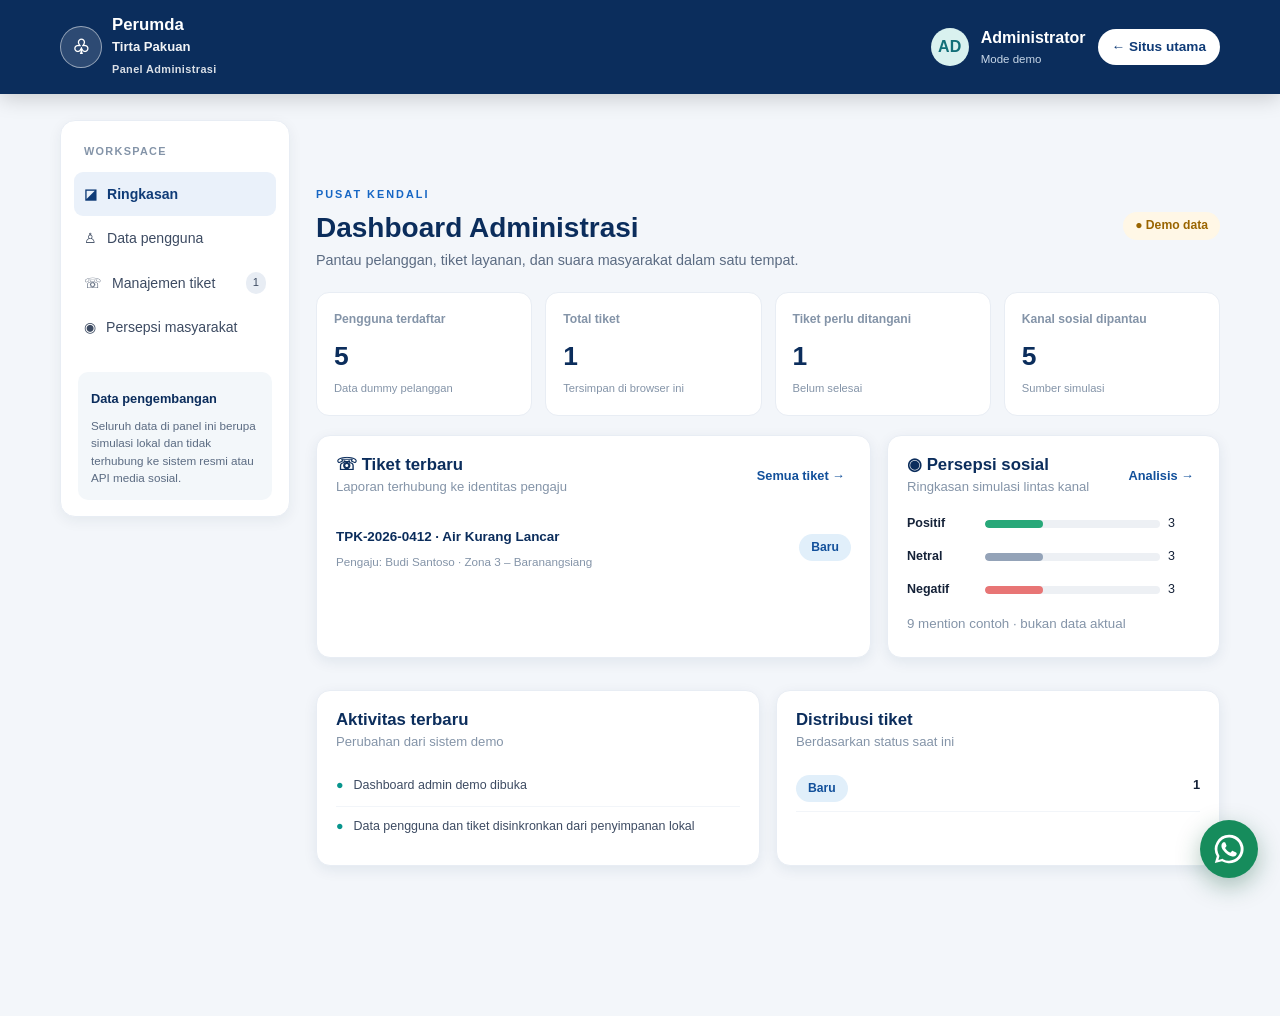
==== admin/index.html @ 6f1a791a "updateee" ====
<!DOCTYPE html>
<html lang="id">
<head>
  <meta charset="UTF-8">
  <meta name="viewport" content="width=device-width, initial-scale=1">
  <title>Admin — Perumda Tirta Pakuan</title>
  <link rel="stylesheet" href="../css/style.css">
  <link rel="stylesheet" href="admin.css">
</head>
<body class="admin-page">
  <header class="dash-top"><div class="container dash-top-inner">
    <a class="brand" href="../index.html"><span class="brand-logo">♧</span><span>Perumda <b>Tirta Pakuan</b><small>Panel Administrasi</small></span></a>
    <div class="admin-head-actions"><span class="admin-identity"><span class="avatar">AD</span><span><b>Administrator</b><small>Mode demo</small></span></span><a class="btn white small" href="../index.html">← Situs utama</a></div>
  </div></header>
  <div class="container admin-layout">
    <aside class="admin-sidebar">
      <div class="admin-side-label">WORKSPACE</div>
      <button class="admin-nav active" data-view="overview">◪ <span>Ringkasan</span></button>
      <button class="admin-nav" data-view="users">♙ <span>Data pengguna</span></button>
      <button class="admin-nav" data-view="tickets">☏ <span>Manajemen tiket</span><i id="nav-open-tickets">0</i></button>
      <button class="admin-nav" data-view="perception">◉ <span>Persepsi masyarakat</span></button>
      <div class="admin-side-note"><b>Data pengembangan</b><p>Seluruh data di panel ini berupa simulasi lokal dan tidak terhubung ke sistem resmi atau API media sosial.</p></div>
    </aside>
    <main class="admin-main">
      <section class="admin-view active" id="view-overview">
        <div class="admin-title-row"><div><span class="eyebrow">PUSAT KENDALI</span><h1>Dashboard Administrasi</h1><p>Pantau pelanggan, tiket layanan, dan suara masyarakat dalam satu tempat.</p></div><span class="chip amber">● Demo data</span></div>
        <div class="admin-stats" id="admin-stats"></div>
        <div class="admin-grid">
          <article class="card"><div class="card-header"><div><h3>☏ Tiket terbaru</h3><div class="sub">Laporan terhubung ke identitas pengaju</div></div><button class="text-action" data-open="tickets">Semua tiket →</button></div><div id="overview-tickets"></div></article>
          <article class="card"><div class="card-header"><div><h3>◉ Persepsi sosial</h3><div class="sub">Ringkasan simulasi lintas kanal</div></div><button class="text-action" data-open="perception">Analisis →</button></div><div id="overview-sentiment"></div></article>
        </div>
        <div class="admin-grid admin-grid-bottom">
          <article class="card"><div class="card-header"><div><h3>Aktivitas terbaru</h3><div class="sub">Perubahan dari sistem demo</div></div></div><div id="activity-feed"></div></article>
          <article class="card"><div class="card-header"><div><h3>Distribusi tiket</h3><div class="sub">Berdasarkan status saat ini</div></div></div><div id="status-breakdown"></div></article>
        </div>
      </section>
      <section class="admin-view" id="view-users">
        <div class="admin-title-row"><div><span class="eyebrow">PELANGGAN & AKUN</span><h1>Data pengguna</h1><p>Direktori demo pelanggan dan aktivitas tiket terkait.</p></div><span class="chip blue" id="user-count">0 pengguna</span></div>
        <div class="card"><div class="toolbar"><input class="input" id="user-search" placeholder="Cari nama, nomor pelanggan, atau zona…"><span class="small muted">Data identitas contoh</span></div><div class="table-wrap"><table class="table admin-table"><thead><tr><th>Pengguna</th><th>No. pelanggan</th><th>Wilayah</th><th>Tiket</th><th>Status akun</th></tr></thead><tbody id="users-table"></tbody></table></div></div>
      </section>
      <section class="admin-view" id="view-tickets">
        <div class="admin-title-row"><div><span class="eyebrow">OPERASIONAL PELAYANAN</span><h1>Manajemen tiket</h1><p>Lihat pengaju dan perbarui status penanganan tiket.</p></div><span class="chip teal" id="ticket-count">0 tiket</span></div>
        <div class="card"><div class="toolbar"><input class="input" id="ticket-search" placeholder="Cari ID, pengaju, layanan, atau zona…"><select class="select" id="ticket-filter"><option value="all">Semua status</option><option>Baru</option><option>Verifikasi Data</option><option>Verifikasi</option><option>Survey Lapangan</option><option>Penanganan</option><option>Menunggu Pembayaran</option><option>Selesai</option><option>Ditolak</option><option>Dibatalkan</option></select></div><div id="ticket-admin-list"></div></div>
      </section>
      <section class="admin-view" id="view-perception">
        <div class="admin-title-row"><div><span class="eyebrow">SOCIAL LISTENING · SIMULASI</span><h1>Persepsi masyarakat</h1><p>Contoh alur pemantauan percakapan publik tentang Tirta Pakuan.</p></div><button class="btn" id="collect-btn">↻ Simulasikan pengambilan</button></div>
        <div class="alert alert--info perception-notice"><b>Mode demo:</b> unggahan dan angka di bawah merupakan data sintetis untuk memperagakan dashboard. Tidak ada koneksi, scraping, atau pengambilan data langsung dari akun/platform sosial.</div>
        <div class="source-grid" id="source-grid"></div>
        <div class="admin-stats" id="perception-stats"></div>
        <div class="card"><div class="card-header"><div><h3>Tren sentimen</h3><div class="sub">Proporsi percakapan contoh per kanal</div></div><span class="small muted">7 hari · simulasi</span></div><div class="sentiment-chart" id="sentiment-chart"></div><div class="chart-legend"><span class="positive">● Positif</span><span class="neutral">● Netral</span><span class="negative">● Negatif</span></div></div>
        <div class="card mention-card"><div class="card-header"><div><h3>Percakapan terpantau</h3><div class="sub">Contoh mention publik dan klasifikasi awal</div></div></div><div class="toolbar"><input class="input" id="mention-search" placeholder="Cari kata atau isi percakapan…"><select class="select" id="platform-filter"><option value="all">Semua kanal</option><option>Instagram</option><option>X</option><option>Facebook</option><option>TikTok</option><option>YouTube</option></select><select class="select" id="sentiment-filter"><option value="all">Semua sentimen</option><option value="positif">Positif</option><option value="netral">Netral</option><option value="negatif">Negatif</option></select></div><div id="mention-list"></div></div>
        <p class="small muted perception-footnote">Sistem produksi memerlukan integrasi API resmi/mitra, persetujuan akses, kebijakan retensi, dan validasi klasifikasi sentimen. Analisis demo ini tidak merepresentasikan opini publik sebenarnya.</p>
      </section>
    </main>
  </div>
  <div id="toast-wrap"></div>
  <script src="../js/main.js"></script><script src="admin.js"></script>
</body>
</html>
---- css/style.css ----
:root {
  --blue-900: #0b2d5c;
  --blue-800: #0f3b77;
  --blue-700: #12509b;
  --blue-600: #1666c4;
  --blue-500: #1a7fe8;
  --blue-100: #e1effa;
  --blue-50: #f2f8fd;
  --teal-500: #0aa8a0;
  --teal-600: #08958d;
  --amber: #f5a623;
  --amber-bg: #fff7e6;
  --danger: #e5403c;
  --danger-bg: #fdeeec;
  --green: #2e9d5b;
  --green-bg: #eaf8f0;
  --gray-900: #152238;
  --gray-700: #3d4b62;
  --gray-600: #5b6b82;
  --gray-500: #8494a8;
  --gray-300: #d9e0ea;
  --gray-200: #e8edf4;
  --gray-100: #f2f5f9;
  --white: #ffffff;
  --radius: 14px;
  --radius-sm: 9px;
  --shadow: 0 10px 30px rgba(11, 45, 92, 0.10);
  --shadow-sm: 0 4px 14px rgba(11, 45, 92, 0.08);
}

* { box-sizing: border-box; }

html { scroll-behavior: smooth; }

body {
  margin: 0;
  font-family: "Segoe UI", -apple-system, BlinkMacSystemFont, Roboto, Helvetica, Arial, sans-serif;
  color: var(--gray-900);
  background: var(--gray-100);
  line-height: 1.6;
}

a { color: var(--blue-600); text-decoration: none; }
a:hover { text-decoration: none; }

img { max-width: 100%; }

.container { width: min(1160px, 92%); margin: 0 auto; }

h1, h2, h3, h4 { line-height: 1.25; margin: 0 0 0.5em; }

button { font-family: inherit; }

/* ---------- Buttons ---------- */
.btn {
  display: inline-flex;
  align-items: center;
  justify-content: center;
  gap: 8px;
  padding: 11px 22px;
  border-radius: 999px;
  border: none;
  cursor: pointer;
  font-weight: 600;
  font-size: 0.95rem;
  transition: 0.2s;
  background: var(--blue-600);
  color: #fff;
  text-decoration: none;
}
.btn:hover { background: var(--blue-700); color: #fff; transform: translateY(-1px); }
.btn.ghost { background: transparent; color: var(--blue-600); border: 2px solid var(--blue-600); }
.btn.ghost:hover { background: var(--blue-50); }
.btn.white { background: #fff; color: var(--blue-800); }
.btn.white:hover { background: var(--blue-100); }
.btn.teal { background: var(--teal-500); }
.btn.teal:hover { background: var(--teal-600); }
.btn.danger { background: var(--danger); }
.btn.danger:hover { background: #c83430; }
.btn.small { padding: 7px 14px; font-size: 0.85rem; }
.btn.block { width: 100%; }
.btn[disabled] { opacity: 0.5; cursor: not-allowed; transform: none; }

.eyebrow {
  text-transform: uppercase;
  letter-spacing: 2px;
  font-size: 0.78rem;
  font-weight: 700;
  color: var(--blue-600);
}

.section-heading { text-align: center; max-width: 680px; margin: 0 auto 2.4rem; }
.section-heading h2 { font-size: clamp(1.7rem, 3vw, 2.3rem); color: var(--blue-900); }
.section-heading p { color: var(--gray-600); margin: 0; }

section { padding: 3.6rem 0; }

/* ---------- Header ---------- */
.site-header {
  background: linear-gradient(135deg, var(--blue-900), var(--blue-700));
  position: sticky;
  top: 0;
  z-index: 50;
  box-shadow: 0 4px 20px rgba(0,0,0,0.18);
}
.nav-bar {
  display: flex;
  align-items: center;
  justify-content: space-between;
  gap: 18px;
  padding: 12px 0;
}
.brand { display: flex; align-items: center; gap: 10px; color: #fff; font-weight: 800; font-size: 1.05rem; }
.brand-logo {
  width: 42px; height: 42px;
  display: grid; place-items: center;
  background: rgba(255,255,255,0.14);
  border: 1.5px solid rgba(255,255,255,0.5);
  border-radius: 50%;
  color: #fff; font-weight: 800; font-size: 1.25rem;
}
.brand b { font-size: 0.82rem; font-weight: 600; display: block; line-height: 1.2; opacity: 0.95; }
.brand small { font-size: 0.68rem; opacity: 0.85; letter-spacing: 0.4px; }
.nav-links { display: flex; gap: 4px; align-items: center; flex-wrap: wrap; }
.nav-links a {
  color: #d7e7fb;
  padding: 8px 13px;
  border-radius: 8px;
  font-size: 0.92rem;
  font-weight: 500;
}
.nav-links a:hover { background: rgba(255,255,255,0.12); color: #fff; }
.nav-links a.active { background: #fff; color: var(--blue-800); font-weight: 700; }
.nav-actions { display: flex; gap: 8px; }
.menu-toggle {
  border: none;
  background: rgba(255,255,255,0.14);
  color: #fff;
  font-size: 1.5rem;
  display: none;
  border-radius: 8px;
  padding: 2px 12px;
  cursor: pointer;
}

/* ---------- Hero ---------- */
.hero {
  background: linear-gradient(140deg, var(--blue-900), var(--blue-700) 55%, var(--blue-500));
  color: #fff;
  padding: 5.2rem 0 6.5rem;
  position: relative;
  overflow: hidden;
}
.hero::after {
  content: "";
  position: absolute;
  inset: 0;
  background:
    radial-gradient(circle at 85% 20%, rgba(255,255,255,0.12), transparent 40%),
    radial-gradient(circle at 12% 80%, rgba(10,168,160,0.28), transparent 45%);
  pointer-events: none;
}
.hero-content { position: relative; z-index: 2; max-width: 720px; }
.hero h1 { font-size: clamp(1.9rem, 4.4vw, 3rem); margin-bottom: 0.2rem; }
.hero h2 { color: var(--teal-500); font-size: clamp(1.2rem, 2.4vw, 1.7rem); margin-bottom: 0.6rem; }
.hero p { color: #cfe4fb; font-size: 1.05rem; margin: 0 0 1.8rem; }
.hero-actions { display: flex; gap: 14px; flex-wrap: wrap; align-items: center; }
.hero-badges { display: flex; gap: 10px; flex-wrap: wrap; margin-top: 2rem; }
.hero-badges span {
  background: rgba(255,255,255,0.12);
  border: 1px solid rgba(255,255,255,0.3);
  padding: 6px 14px;
  border-radius: 999px;
  font-size: 0.82rem;
  color: #e6f2ff;
}
.wave { display: block; width: 100%; height: 70px; margin-bottom: -1px; }

/* ---------- Ticker ---------- */
.ticker { background: var(--amber); color: #5a3a00; display: flex; align-items: center; }
.ticker-inner {
  display: flex; align-items: center; justify-content: space-between; gap: 18px;
  padding: 10px 0; flex-wrap: wrap;
}
.ticker-inner p { margin: 0; font-weight: 600; font-size: 0.92rem; }
.ticker-inner a { color: #5a3a00; font-weight: 800; text-decoration: underline; white-space: nowrap; }

/* ---------- Cards / sections ---------- */
.info-grid { display: grid; grid-template-columns: repeat(3, 1fr); gap: 18px; }
.info-card {
  background: #fff; border-radius: var(--radius); padding: 20px; box-shadow: var(--shadow-sm);
  border-top: 4px solid var(--blue-600);
}
.info-card h3 { display: flex; align-items: center; gap: 8px; font-size: 1.05rem; margin-bottom: 12px; }
.info-icon { color: var(--amber); }
.info-card.promo h3 { border-top-color: transparent; }
.info-row {
  display: flex; gap: 10px; align-items: flex-start; padding: 9px 0;
  border-top: 1px solid var(--gray-200); color: var(--gray-700); font-size: 0.9rem;
}
.info-row time {
  flex: 0 0 44px; background: var(--blue-50); color: var(--blue-600);
  font-weight: 700; font-size: 0.78rem; border-radius: 6px; padding: 3px 6px; text-align: center;
}
.info-row:hover { color: var(--blue-700); }
.empty { color: var(--gray-500); font-size: 0.92rem; }

.news-grid { display: grid; grid-template-columns: repeat(3, 1fr); gap: 20px; }
.news-card {
  background: #fff; border-radius: var(--radius); overflow: hidden; box-shadow: var(--shadow);
  display: flex; flex-direction: column;
}
.news-img { height: 170px; background: linear-gradient(135deg, var(--blue-500), var(--teal-500)); display: grid; place-items: center; color: #fff; font-size: 2.4rem; font-weight: 800; }
.news-body { padding: 18px 20px 20px; display: flex; flex-direction: column; flex: 1; }
.news-body time { color: var(--gray-500); font-size: 0.82rem; }
.news-body h3 { font-size: 1.02rem; color: var(--blue-900); flex: 1; }
.news-body p { font-size: 0.9rem; color: var(--gray-600); flex: 1; }
.read {
  align-self: flex-start; margin-top: 12px; border: none; background: var(--blue-50);
  color: var(--blue-600); font-weight: 700; padding: 7px 14px; border-radius: 999px;
  cursor: pointer; font-size: 0.86rem;
}
.read:hover { background: var(--blue-600); color: #fff; }

/* ---------- Services ---------- */
.services { background: linear-gradient(180deg, var(--white), var(--blue-50)); }
.service-grid { display: grid; grid-template-columns: repeat(3, 1fr); gap: 18px; }
.service-card {
  background: #fff; border-radius: var(--radius); padding: 24px; box-shadow: var(--shadow-sm);
  display: flex; flex-direction: column; gap: 6px; transition: 0.2s;
  border: 1px solid var(--gray-200); text-align: left;
  color: var(--gray-900); cursor: pointer; font-family: inherit;
}
.service-card:hover { transform: translateY(-4px); box-shadow: var(--shadow); border-color: var(--blue-600); color: var(--gray-900); }
.service-card .icon {
  width: 52px; height: 52px; border-radius: 14px; display: grid; place-items: center;
  background: var(--blue-50); color: var(--blue-600); font-size: 1.5rem; margin-bottom: 6px;
}
.service-card h3 { font-size: 1.05rem; margin: 0; }
.service-card small { color: var(--gray-500); }
.service-card .cta { color: var(--blue-600); font-weight: 700; font-size: 0.86rem; margin-top: 6px; }

.profile-grid { display: grid; grid-template-columns: 1.2fr 1fr; gap: 40px; align-items: center; }
.profile-cards { display: grid; grid-template-columns: repeat(2, 1fr); gap: 14px; }
.profile-card { background: var(--blue-900); color: #fff; border-radius: var(--radius); padding: 20px; }
.profile-card .num { font-size: 1.9rem; font-weight: 800; color: var(--teal-500); }
.profile-card span { font-size: 0.85rem; color: #c9dcf4; }

.partner-grid { display: grid; grid-template-columns: repeat(4, 1fr); gap: 16px; }
.partner {
  background: #fff; border: 1px solid var(--gray-200); border-radius: var(--radius);
  padding: 22px; text-align: center; font-weight: 700; color: var(--gray-600); box-shadow: var(--shadow-sm);
}
.partner .mark { font-size: 1.4rem; display: block; margin-bottom: 6px; color: var(--blue-600); }

/* ---------- CTA banner ---------- */
.cta-banner {
  background: linear-gradient(120deg, var(--teal-600), var(--blue-700));
  border-radius: 22px; padding: 40px; color: #fff;
  display: flex; align-items: center; justify-content: space-between; gap: 24px; flex-wrap: wrap;
  box-shadow: var(--shadow);
}
.cta-banner h2 { margin-bottom: 0.3rem; }
.cta-banner p { margin: 0; opacity: 0.9; }

/* ---------- Footer ---------- */
.site-footer { background: var(--blue-900); color: #aec6e4; padding: 3rem 0 1.5rem; }
.footer-grid { display: grid; grid-template-columns: 2fr 1fr 1fr 1fr 1fr; gap: 26px; }
.footer-grid h3 { color: #fff; font-size: 0.98rem; margin-bottom: 12px; }
.footer-grid a { display: block; color: #aec6e4; padding: 4px 0; font-size: 0.9rem; }
.footer-grid a:hover { color: #fff; }
.footer-bottom {
  border-top: 1px solid rgba(255,255,255,0.12); margin-top: 2rem; padding-top: 1.2rem;
  font-size: 0.85rem; color: #8aa7c9; display: flex; justify-content: space-between; gap: 12px; flex-wrap: wrap;
}
.back-top { position: fixed; right: 22px; bottom: 22px; z-index: 40; }

/* ---------- Badges & chips ---------- */
.chip {
  display: inline-block; padding: 4px 12px; border-radius: 999px; font-size: 0.76rem;
  font-weight: 700; white-space: nowrap;
}
.chip.blue { background: var(--blue-100); color: var(--blue-700); }
.chip.teal { background: var(--green-bg); color: var(--green); }
.chip.amber { background: var(--amber-bg); color: #9a6500; }
.chip.danger { background: var(--danger-bg); color: var(--danger); }
.chip.gray { background: var(--gray-200); color: var(--gray-600); }

/* ---------- Forms ---------- */
.field { margin-bottom: 16px; }
.field label { display: block; font-weight: 600; font-size: 0.88rem; margin-bottom: 6px; color: var(--gray-700); }
.field small { color: var(--gray-500); }
.input, .select, .textarea {
  width: 100%; padding: 11px 14px; border: 1.5px solid var(--gray-300); border-radius: var(--radius-sm);
  font-size: 0.95rem; background: #fff; color: var(--gray-900); font-family: inherit;
}
.input:focus, .select:focus, .textarea:focus { outline: none; border-color: var(--blue-500); box-shadow: 0 0 0 3px var(--blue-100); }
.textarea { resize: vertical; min-height: 110px; }
.form-grid-2 { display: grid; grid-template-columns: 1fr 1fr; gap: 0 16px; }

/* ---------- Cards generic ---------- */
.card {
  background: #fff; border-radius: var(--radius); box-shadow: var(--shadow-sm);
  border: 1px solid var(--gray-200); padding: 20px;
}
.card h3, .card h2 { color: var(--blue-900); }
.card-header { display: flex; align-items: center; justify-content: space-between; gap: 10px; margin-bottom: 14px; }
.card-header h3 { margin: 0; font-size: 1.05rem; }
.card-header .sub { font-size: 0.82rem; color: var(--gray-500); }

.muted { color: var(--gray-500); }
.small { font-size: 0.85rem; }
.text-center { text-align: center; }
.mt-2 { margin-top: 1.2rem; }

/* ---------- Modal ---------- */
.modal-backdrop {
  position: fixed; inset: 0; background: rgba(11, 30, 60, 0.5); backdrop-filter: blur(2px);
  display: none; align-items: center; justify-content: center; z-index: 100; padding: 18px;
}
.modal-backdrop.open { display: flex; }
.modal {
  background: #fff; border-radius: 18px; padding: 26px; width: min(560px, 100%);
  max-height: 90vh; overflow: auto; box-shadow: 0 24px 60px rgba(0,0,0,0.3);
}
.modal-xl { width: min(860px, 100%); }
.modal-head { display: flex; justify-content: space-between; align-items: center; margin-bottom: 8px; }
.modal-head h3 { margin: 0; color: var(--blue-900); }
.modal-close { border: none; background: var(--gray-100); width: 34px; height: 34px; border-radius: 50%; font-size: 1.1rem; cursor: pointer; color: var(--gray-600); }
.modal-close:hover { background: var(--gray-200); }

/* ---------- Toast ---------- */
#toast-wrap { position: fixed; top: 18px; right: 18px; z-index: 200; display: flex; flex-direction: column; gap: 8px; }
.toast {
  background: var(--blue-900); color: #fff; padding: 12px 18px; border-radius: 12px;
  box-shadow: var(--shadow); animation: slideIn 0.3s; font-size: 0.9rem; max-width: 340px;
}
.toast.success { background: var(--green); }
.toast.error { background: var(--danger); }
@keyframes slideIn { from { transform: translateX(20px); opacity: 0; } to { transform: none; opacity: 1; } }

/* ---------- Auth / SSO ---------- */
.auth-page { min-height: 100vh; display: grid; place-items: center; background: linear-gradient(140deg, var(--blue-900), var(--blue-700)); padding: 24px; }
.auth-card { width: min(420px, 100%); background: #fff; border-radius: 20px; padding: 30px; box-shadow: 0 30px 80px rgba(0,0,0,0.35); }
.auth-brand { text-align: center; margin-bottom: 6px; }
.auth-card h1 { font-size: 1.4rem; text-align: center; color: var(--blue-900); }
.sso-btn {
  width: 100%; display: flex; align-items: center; justify-content: center; gap: 10px;
  padding: 12px; border-radius: var(--radius-sm); border: 1.5px solid var(--gray-300);
  background: #fff; cursor: pointer; font-weight: 600; font-size: 0.95rem; color: var(--gray-900);
  margin-top: 10px; transition: 0.15s;
}
.sso-btn:hover { border-color: var(--blue-500); background: var(--blue-50); }
.sso-btn .logo { width: 26px; height: 26px; border-radius: 6px; display: grid; place-items: center; color: #fff; font-size: 0.8rem; font-weight: 800; }
.role-picker { display: grid; grid-template-columns: repeat(3, 1fr); gap: 8px; margin: 14px 0 4px; }
.role-opt {
  border: 1.5px solid var(--gray-300); border-radius: var(--radius-sm); padding: 10px 6px;
  text-align: center; cursor: pointer; background: #fff; font-size: 0.8rem; transition: 0.15s;
}
.role-opt .ico { font-size: 1.3rem; display: block; margin-bottom: 3px; }
.role-opt.active { border-color: var(--blue-600); background: var(--blue-50); color: var(--blue-800); font-weight: 700; }
.divider { display: flex; align-items: center; gap: 12px; color: var(--gray-500); font-size: 0.82rem; margin: 18px 0; }
.divider::before, .divider::after { content: ""; flex: 1; height: 1px; background: var(--gray-200); }
.auth-note { text-align: center; font-size: 0.8rem; color: var(--gray-500); margin-top: 14px; }

/* ---------- Dashboard layout ---------- */
.dash-shell { min-height: 100vh; background: var(--gray-100); }
.dash-top {
  background: linear-gradient(90deg, var(--blue-900), var(--blue-700));
  color: #fff; position: sticky; top: 0; z-index: 60; box-shadow: 0 4px 20px rgba(0,0,0,0.18);
}
.dash-top-inner { display: flex; align-items: center; justify-content: space-between; gap: 14px; padding: 12px 0; flex-wrap: wrap; }
.dash-user { display: flex; align-items: center; gap: 10px; }
.avatar {
  width: 38px; height: 38px; border-radius: 50%; display: grid; place-items: center;
  background: var(--teal-500); color: #fff; font-weight: 800;
}
.dash-user .name { font-weight: 700; font-size: 0.95rem; line-height: 1.1; }
.dash-user .role { font-size: 0.75rem; opacity: 0.85; }
.dash-layout { display: grid; grid-template-columns: 250px 1fr; gap: 22px; padding: 24px 0 40px; align-items: start; }
.dash-side { position: sticky; top: 80px; }
.dash-side .nav-panel {
  background: #fff; border-radius: var(--radius); box-shadow: var(--shadow-sm);
  border: 1px solid var(--gray-200); overflow: hidden;
}
.nav-panel button {
  display: flex; align-items: center; gap: 10px; width: 100%; border: none; background: transparent;
  padding: 13px 18px; text-align: left; font-size: 0.92rem; font-weight: 600; color: var(--gray-700);
  cursor: pointer; border-bottom: 1px solid var(--gray-100); font-family: inherit;
}
.nav-panel button:last-child { border-bottom: none; }
.nav-panel button .ico { width: 22px; text-align: center; }
.nav-panel button:hover { background: var(--blue-50); color: var(--blue-700); }
.nav-panel button.active { background: var(--blue-600); color: #fff; }
.dash-main { min-width: 0; }
.dash-section { display: none; }
.dash-section.active { display: block; animation: fadeUp 0.3s; }
@keyframes fadeUp { from { opacity: 0; transform: translateY(8px); } to { opacity: 1; transform: none; } }

/* ---------- Stat cards ---------- */
.stat-grid { display: grid; grid-template-columns: repeat(4, 1fr); gap: 16px; }
.stat-card {
  background: #fff; border-radius: var(--radius); padding: 18px; box-shadow: var(--shadow-sm);
  border: 1px solid var(--gray-200); border-top: 4px solid var(--blue-500);
}
.stat-card .label { font-size: 0.8rem; color: var(--gray-500); font-weight: 600; text-transform: uppercase; letter-spacing: 0.4px; }
.stat-card .value { font-size: 1.8rem; font-weight: 800; color: var(--blue-900); line-height: 1.2; }
.stat-card .delta { font-size: 0.8rem; font-weight: 700; }
.stat-card .delta.up { color: var(--green); }
.stat-card .delta.down { color: var(--danger); }
.stat-card.teal { border-top-color: var(--teal-500); }
.stat-card.amber { border-top-color: var(--amber); }
.stat-card.green { border-top-color: var(--green); }

/* ---------- Mini charts ---------- */
.chart-bars { display: flex; align-items: flex-end; gap: 6px; height: 120px; margin-top: 12px; }
.chart-bars .bar {
  flex: 1; background: linear-gradient(180deg, var(--blue-500), var(--blue-700));
  border-radius: 6px 6px 2px 2px; position: relative; min-height: 4px;
  display: flex; align-items: flex-end; justify-content: center;
}
.chart-bars .bar:hover { filter: brightness(1.1); }
.chart-bars .bar em { position: absolute; bottom: -20px; font-style: normal; font-size: 0.68rem; color: var(--gray-500); text-align: center; width: 100%; }
.chart-bars .bar i { position: absolute; top: -22px; font-style: normal; font-size: 0.68rem; color: var(--blue-700); font-weight: 700; display: none; }
.chart-bars .bar:hover i { display: block; }
.chart-bars .bar.high { background: linear-gradient(180deg, var(--teal-500), var(--blue-700)); }
.chart-bars .bar.ok { background: linear-gradient(180deg, var(--green), var(--blue-600)); }
.chart-bars .bar.low { background: linear-gradient(180deg, var(--amber), #d98f00); }

.progress { height: 10px; border-radius: 999px; background: var(--gray-200); overflow: hidden; margin-top: 8px; }
.progress > div { height: 100%; border-radius: 999px; background: linear-gradient(90deg, var(--blue-500), var(--teal-500)); }

/* ---------- Tables ---------- */
.table-wrap { overflow-x: auto; }
table.table { width: 100%; border-collapse: collapse; font-size: 0.9rem; }
.table th, .table td { padding: 11px 12px; text-align: left; border-bottom: 1px solid var(--gray-200); }
.table th { background: var(--blue-50); color: var(--blue-900); font-size: 0.78rem; text-transform: uppercase; letter-spacing: 0.5px; white-space: nowrap; }
.table tr:hover td { background: var(--gray-100); }
.table .right { text-align: right; }

/* ---------- Timeline (tickets) ---------- */
.timeline { list-style: none; padding: 0; margin: 0; }
.timeline li { display: flex; gap: 12px; padding: 0 0 18px; position: relative; }
.timeline li::before { content: ""; position: absolute; left: 10px; top: 26px; bottom: 0; width: 2px; background: var(--gray-200); }
.timeline li:last-child::before { display: none; }
.timeline .dot { flex: 0 0 20px; width: 20px; height: 20px; border-radius: 50%; background: var(--blue-100); border: 2px solid var(--blue-600); margin-top: 2px; z-index: 1; }
.timeline li.done .dot { background: var(--green); border-color: var(--green); }
.timeline li.active .dot { background: var(--amber); border-color: #d98f00; box-shadow: 0 0 0 4px var(--amber-bg); }
.timeline .tl-body { flex: 1; }
.timeline .tl-body time { font-size: 0.76rem; color: var(--gray-500); }
.timeline .tl-body p { margin: 2px 0 0; font-size: 0.9rem; color: var(--gray-700); font-weight: 600; }

/* ---------- Stepper (new ticket) ---------- */
.stepper { display: flex; gap: 8px; margin-bottom: 22px; }
.step { flex: 1; text-align: center; padding: 10px; border-radius: var(--radius-sm); background: var(--gray-200); color: var(--gray-500); font-weight: 700; font-size: 0.85rem; }
.step .n { display: inline-flex; width: 22px; height: 22px; border-radius: 50%; background: #fff; align-items: center; justify-content: center; margin-right: 6px; }
.step.active { background: var(--blue-600); color: #fff; }
.step.done { background: var(--teal-600); color: #fff; }
.stepper b { display: block; font-size: 0.82rem; font-weight: 600; }

/* ---------- Segmented control ---------- */
.seg { display: inline-flex; background: var(--gray-200); border-radius: 999px; padding: 4px; gap: 4px; }
.seg button { border: none; background: transparent; padding: 8px 18px; border-radius: 999px; font-weight: 700; cursor: pointer; color: var(--gray-600); font-size: 0.88rem; }
.seg button.active { background: #fff; color: var(--blue-700); box-shadow: var(--shadow-sm); }

/* ---------- Ticket list ---------- */
.pill {
  display: inline-flex; align-items: center; gap: 6px; background: var(--blue-50); color: var(--blue-700);
  border-radius: 999px; padding: 5px 14px; font-weight: 700; font-size: 0.8rem;
}
.pill.teal { background: var(--green-bg); color: var(--green); }
.pill.amber { background: var(--amber-bg); color: #9a6500; }
.pill.danger { background: var(--danger-bg); color: var(--danger); }
.pill.gray { background: var(--gray-200); color: var(--gray-600); }

.ticket-row {
  display: flex; align-items: center; justify-content: space-between; gap: 14px;
  border: 1px solid var(--gray-200); border-radius: var(--radius); padding: 14px 16px;
  background: #fff; margin-bottom: 12px; cursor: pointer; transition: 0.15s; flex-wrap: wrap;
}
.ticket-row:hover { border-color: var(--blue-500); box-shadow: var(--shadow-sm); }
.ticket-row .t-info { display: flex; gap: 14px; align-items: flex-start; flex: 1; min-width: 220px; }
.ticket-row .t-symbol { width: 40px; height: 40px; border-radius: 12px; display: grid; place-items: center; background: var(--blue-50); color: var(--blue-600); font-size: 1.2rem; flex: 0 0 40px; }
.ticket-row .t-title { font-weight: 700; color: var(--gray-900); }
.ticket-row .t-meta { font-size: 0.8rem; color: var(--gray-500); margin-top: 3px; }
.ticket-progress { width: min(190px, 100%); font-size: .75rem; color: var(--gray-600); text-align: left; }
.ticket-progress > div:first-child { display: flex; justify-content: space-between; gap: 8px; }
.ticket-progress b { color: var(--blue-800); font-size: .76rem; }
.ticket-progress .progress { height: 7px; margin-top: 4px; }

/* ---------- Payment rows ---------- */
.pay-row {
  display: flex; justify-content: space-between; align-items: center; padding: 13px 15px;
  border: 1px solid var(--gray-200); border-radius: var(--radius-sm); margin-bottom: 10px; background: #fff; flex-wrap: wrap; gap: 8px;
}
.pay-row .amount { font-weight: 800; color: var(--blue-900); }

/* ---------- Notifications ---------- */
.notif { display: flex; gap: 12px; padding: 12px 0; border-bottom: 1px solid var(--gray-100); }
.notif .ico { width: 36px; height: 36px; border-radius: 10px; display: grid; place-items: center; flex: 0 0 36px; background: var(--blue-50); color: var(--blue-600); }
.notif.unread { background: var(--blue-50); border-radius: 10px; padding: 12px; }
.notif p { margin: 0; font-size: 0.88rem; }
.notif time { font-size: 0.76rem; color: var(--gray-400); }

.dash-grid-2 { display: grid; grid-template-columns: 1.4fr 1fr; gap: 18px; }
.dash-grid-2-eq { display: grid; grid-template-columns: 1fr 1fr; gap: 18px; }

/* ---------- Alerts & utility ---------- */
.alert { border-radius: var(--radius-sm); padding: 12px 14px; font-size: 0.9rem; margin-bottom: 14px; }
.alert--info { background: var(--blue-50); color: var(--blue-800); border: 1px solid var(--blue-100); }
.hidden { display: none !important; }
.step-pane { animation: fadeUp 0.2s; }

/* ---------- Feedback / rate ---------- */
.rate-stars { display: flex; gap: 6px; justify-content: center; }
.rate-stars button { font-size: 1.7rem; background: none; border: none; cursor: pointer; color: var(--gray-300); transition: 0.15s; }
.rate-stars button.on { color: var(--amber); }
.rate-stars button:hover { transform: scale(1.15); }

/* ---------- Responsive ---------- */
@media (max-width: 920px) {
  .service-grid, .news-grid, .stat-grid { grid-template-columns: repeat(2, 1fr); }
  .info-grid { grid-template-columns: 1fr; }
  .footer-grid { grid-template-columns: 1fr 1fr; }
  .dash-layout { grid-template-columns: 1fr; }
  .dash-side { position: static; }
  .dash-side .nav-panel { display: flex; flex-wrap: wrap; }
  .nav-panel button { flex: 1; min-width: 140px; }
  .profile-grid { grid-template-columns: 1fr; }
  .partner-grid { grid-template-columns: repeat(2, 1fr); }
  .dash-grid-2, .dash-grid-2-eq { grid-template-columns: 1fr; }
}
@media (max-width: 640px) {
  .menu-toggle { display: block; }
  .nav-links { display: none; width: 100%; flex-direction: column; }
  .nav-links.open { display: flex; }
  .service-grid, .news-grid, .stat-grid { grid-template-columns: 1fr; }
  .form-grid-2 { grid-template-columns: 1fr; }
  .profile-cards { grid-template-columns: 1fr; }
  .footer-grid { grid-template-columns: 1fr; }
  .role-picker { grid-template-columns: 1fr; }
  .image-preview-grid, .ticket-image-grid { grid-template-columns: repeat(2, minmax(0, 1fr)); }
  .login-ticket-gate, .ticket-dashboard-cta { align-items: flex-start; flex-direction: column; }
  .login-ticket-gate .btn { margin-left: 0; }
}

/* ================= Perumda Tirta Pakuan — Layanan & Ticketing v2 ================= */

/* ---------- Layanan detail (modal) ---------- */
.svc-ico {
  display: inline-grid; width: 34px; height: 34px; place-items: center;
  background: var(--blue-50); color: var(--blue-600); border-radius: 10px; font-size: 1.1rem;
}
.svc-desc { color: var(--gray-600); font-size: 0.95rem; margin: 4px 0 14px; }
.tabs { display: flex; flex-wrap: wrap; gap: 4px; border-bottom: 2px solid var(--gray-200); margin-bottom: 16px; }
.tabs-btn {
  border: none; background: transparent; padding: 10px 14px; font-weight: 700;
  font-size: 0.84rem; color: var(--gray-600); cursor: pointer; border-bottom: 3px solid transparent;
  margin-bottom: -2px; font-family: inherit;
}
.tabs-btn:hover { color: var(--blue-700); }
.tabs-btn.active { color: var(--blue-700); border-bottom-color: var(--blue-600); }
.tabs-pane { display: none; animation: fadeUp 0.2s; }
.tabs-pane.active { display: block; }
.rincian-item {
  display: flex; gap: 10px; align-items: flex-start; padding: 11px 2px;
  border-bottom: 1px solid var(--gray-200); font-size: 0.92rem; color: var(--gray-700);
}
.rincian-item .chip { flex: 0 0 auto; }
.jp-card {
  border: 1px solid var(--gray-200); border-radius: var(--radius-sm); padding: 13px 14px;
  margin-bottom: 10px; background: #fff;
}
.jp-card > div:not(:last-child) { margin-bottom: 4px; }
.est-badge {
  background: var(--amber-bg); border: 1px solid #f3e3bd; border-radius: var(--radius-sm);
  padding: 14px; color: #6b4a00; font-size: 0.92rem;
}

/* ---------- Wizard ceklis syarat / kontrak / jenis ---------- */
.check-list { list-style: none; padding: 0; margin: 0; }
.check-list li {
  display: flex; gap: 10px; padding: 10px 2px; border-bottom: 1px solid var(--gray-100);
  align-items: flex-start; font-size: 0.92rem; color: var(--gray-700);
}
.check-list li input { margin-top: 4px; flex: 0 0 16px; transform: scale(1.15); }
.check-list .agreement-check { padding: 14px; border: 1.5px solid var(--blue-100); border-radius: var(--radius-sm); background: var(--blue-50); }
.check-list .agreement-check input { margin: 5px 2px 0 2px; transform: scale(1.3); }
.agreement-check b, .agreement-check small { display: block; }
.agreement-check small { margin-top: 3px; color: var(--gray-500); font-size: .78rem; font-weight: 400; }
.ck-head { display: flex; align-items: center; justify-content: space-between; gap: 10px; margin: 18px 0 6px; }
.ck-head h4 { margin: 0; font-size: 0.98rem; color: var(--blue-900); }
.ck-head .ck-status { font-size: 0.78rem; color: var(--gray-500); font-weight: 600; }
.jp-select { display: grid; grid-template-columns: repeat(2, 1fr); gap: 10px; }
.jp-opt {
  border: 1.5px solid var(--gray-300); border-radius: var(--radius-sm); padding: 11px 13px;
  cursor: pointer; background: #fff; text-align: left; font-family: inherit; transition: 0.15s;
}
.jp-opt:hover { border-color: var(--blue-500); }
.jp-opt.active { border-color: var(--blue-600); background: var(--blue-50); }
.jp-opt b { display: block; color: var(--gray-900); }
.jp-opt small { color: var(--gray-500); }
.ck-note {
  background: var(--blue-50); border: 1px solid var(--blue-100); color: var(--blue-800);
  border-radius: var(--radius-sm); padding: 12px 14px; font-size: 0.9rem; margin-bottom: 6px;
}

/* ---------- Dokumen persyaratan ---------- */
.doc-row { display: flex; gap: 12px; align-items: flex-start; padding: 10px 2px; border-bottom: 1px solid var(--gray-100); }
.doc-row .chip { flex: 0 0 auto; margin-top: 2px; }
.doc-row .doc-actions { margin-left: auto; display: flex; gap: 8px; align-items: center; }
.doc-row input[type="checkbox"] { transform: scale(1.15); margin-top: 4px; }
.doc-file { display: block; color: var(--gray-500); font-size: 0.78rem; margin-top: 2px; }
.upload-mini { font-size: 0.75rem; color: var(--gray-500); }
.req-mark { font-style: normal; font-size: 0.7rem; color: var(--danger); font-weight: 700; margin-left: 6px; }
.opt-mark { font-style: normal; font-size: 0.7rem; color: var(--gray-500); font-weight: 700; margin-left: 6px; }
.progress-doc { height: 8px; border-radius: 999px; background: var(--gray-200); overflow: hidden; margin-top: 8px; }
.progress-doc > div { height: 100%; background: linear-gradient(90deg, var(--teal-500), var(--blue-600)); border-radius: 999px; transition: width .3s; }

/* ---------- Ringkasan kebutuhan ---------- */
.sum-body { font-size: 0.93rem; color: var(--gray-700); }
.sum-list { margin: 8px 0 8px; padding-left: 18px; }
.sum-list li { margin-bottom: 3px; }

/* ---------- Ticket modal (shared) ---------- */
.card.tcard { margin-bottom: 14px; }
.pills { display: flex; gap: 8px; flex-wrap: wrap; margin: 10px 0 4px; }
.stepper.sm { margin-bottom: 4px; }
.stepper.sm .step { padding: 7px 6px; font-size: 0.76rem; }
.ticket-actions { display: flex; gap: 10px; flex-wrap: wrap; margin-top: 14px; align-items: center; }
.biaya-line { display: flex; justify-content: space-between; align-items: center; font-weight: 700; color: var(--blue-900); }
.biaya-edit { display: flex; gap: 8px; margin-top: 10px; }
.biaya-edit input { flex: 1; min-width: 0; }

/* ---------- Lampiran foto keluhan ---------- */
.image-preview-grid, .ticket-image-grid { display: grid; grid-template-columns: repeat(3, minmax(0, 1fr)); gap: 10px; margin-top: 12px; }
.image-preview { position: relative; margin: 0; border: 1px solid var(--gray-200); border-radius: 10px; overflow: hidden; background: var(--gray-100); }
.image-preview img, .ticket-image img { display: block; width: 100%; height: 110px; object-fit: cover; }
.image-preview button { position: absolute; top: 6px; right: 6px; width: 28px; height: 28px; border: 0; border-radius: 50%; background: rgba(21,34,56,.82); color: #fff; font-size: 1.15rem; cursor: pointer; line-height: 1; }
.image-preview figcaption, .ticket-image span { display: block; padding: 6px 8px; color: var(--gray-600); font-size: .72rem; white-space: nowrap; overflow: hidden; text-overflow: ellipsis; }
.ticket-image { border: 1px solid var(--gray-200); border-radius: 10px; overflow: hidden; background: #fff; color: var(--gray-700); }
.ticket-image:hover { border-color: var(--blue-500); }

/* ---------- Pop-up verifikasi ---------- */
.verification-modal { border: 3px solid var(--amber); box-shadow: 0 28px 80px rgba(116,78,0,.28); animation: verificationFloat .35s ease-out; }
.verification-float { display: flex; align-items: center; gap: 12px; margin: 10px 0 16px; padding: 13px 15px; border-radius: 12px; background: linear-gradient(115deg, #fff4d7, #fffaf0); border: 1px solid #f5ca66; color: #704900; }
.verification-float > span { display: grid; place-items: center; width: 38px; height: 38px; border-radius: 50%; background: var(--amber); font-size: 1.15rem; flex: 0 0 38px; }
.verification-float b, .verification-float small { display: block; }
.verification-float small { margin-top: 2px; font-size: .78rem; color: #805a0d; }
.ticket-actions .verification-action { min-height: 48px; padding: 12px 20px; border-radius: 12px; font-size: .98rem; box-shadow: 0 7px 16px rgba(15,59,119,.22); }
.ticket-actions .verification-action:not(.verification-action--secondary) { background: var(--teal-600); }
.ticket-actions .verification-action:not(.verification-action--secondary):hover { background: var(--teal-500); }
.ticket-actions .verification-action--secondary { background: #fff; border: 2px solid var(--danger); color: var(--danger); box-shadow: none; }
.ticket-actions .verification-action--secondary:hover { background: var(--danger-bg); }
@keyframes verificationFloat { from { opacity: 0; transform: translateY(28px) scale(.97); } to { opacity: 1; transform: none; } }

/* ---------- Akses SSO sebelum membuat tiket ---------- */
.login-ticket-gate { display: flex; align-items: center; gap: 16px; padding: 24px; border: 1px solid var(--blue-100); border-radius: 12px; background: linear-gradient(120deg, var(--blue-50), #fff); }
.login-ticket-gate .gate-icon { width: 48px; height: 48px; display: grid; place-items: center; border-radius: 50%; background: var(--blue-600); font-size: 1.25rem; flex: 0 0 48px; }
.login-ticket-gate h3 { margin: 0 0 4px; }
.login-ticket-gate p { margin: 0; font-size: .88rem; color: var(--gray-600); }
.login-ticket-gate .btn { margin-left: auto; flex: 0 0 auto; }
.ticket-dashboard-cta { display: flex; align-items: center; justify-content: space-between; gap: 16px; margin-top: 6px; padding: 14px 0 0; border-top: 1px solid var(--gray-200); }
.ticket-dashboard-cta b, .ticket-dashboard-cta span { display: block; }
.ticket-dashboard-cta span { color: var(--gray-500); font-size: .8rem; }

/* ---------- Form schema dinamis ---------- */
.fhint { display: block; color: var(--gray-500); font-size: 0.78rem; margin-top: 4px; }

/* ---------- Print (alternative: cetak halaman modal) ---------- */
@media print {
  body * { visibility: hidden; }
  #ticketModalShell, #ticketModalShell * { visibility: visible; }
  #ticketModalShell { position: static; display: block; background: #fff; padding: 0; }
  #ticketModalShell .modal { width: 100%; max-height: none; box-shadow: none; padding: 0; }
  #ticketModalShell .ticket-actions, #ticketModalShell .rate-stars, #ticketModalShell .modal-close { display: none !important; }
}

@media (max-width: 640px) {
  .jp-select { grid-template-columns: 1fr; }
  .tabs-btn { flex: 1 1 40%; padding: 8px 6px; text-align: center; }
}
/* Katalog layanan jasa */
.service-catalog { gap: 16px; }
.service-card--detail { min-height: 265px; padding: 23px; box-shadow: none; cursor: default; gap: 0; }
.service-card--detail:hover { transform: translateY(-2px); }
.service-card-top { display: flex; justify-content: space-between; align-items: flex-start; margin-bottom: 22px; }
.service-number { color: var(--gray-500); font-size: .74rem; font-weight: 800; letter-spacing: .12em; }
.service-icon { width: 48px; height: 48px; background: #e8f5f8; color: var(--blue-800); border-radius: 12px; display: grid; place-items: center; }
.service-icon svg { width: 27px; height: 27px; }
.service-card--detail h3 { font-size: 1.09rem; color: var(--blue-900); }
.service-card--detail p { font-size: .9rem; line-height: 1.5; margin: 7px 0 4px; color: var(--gray-700); }
.service-card--detail small { line-height: 1.5; font-size: .8rem; }
.service-detail-link { margin-top: auto; padding-top: 18px; color: var(--blue-700); font-weight: 750; font-size: .87rem; display: inline-flex; align-items: center; justify-content: space-between; border-bottom: 1px solid var(--blue-100); width: fit-content; gap: 15px; }
.service-detail-link:hover { color: var(--teal-600); border-color: var(--teal-600); }

/* Halaman detail layanan */
.service-detail-page { padding: 36px 0 80px; background: #f5f8fb; }
.service-back { color: var(--blue-700); font-size: .86rem; font-weight: 700; }
.detail-hero { margin: 26px 0 22px; padding: clamp(28px, 5vw, 56px); background: var(--blue-900); color: #fff; border-radius: 18px; }
.detail-hero .eyebrow { color: #91dce2; }
.detail-hero h1 { color: #fff; font-size: clamp(2rem, 4vw, 3.2rem); margin: 12px 0; max-width: 780px; }
.detail-hero p { color: #d8e5f1; max-width: 760px; line-height: 1.7; }
.detail-hero-actions { display: flex; flex-wrap: wrap; gap: 10px; margin-top: 24px; }
.detail-hero-actions .ghost { color: #fff; border-color: #99aec6; }
.detail-layout { display: grid; grid-template-columns: minmax(0, 1.8fr) minmax(270px, 1fr); gap: 20px; align-items: start; }
.detail-main { background: #fff; border: 1px solid var(--gray-200); border-radius: 16px; padding: 4px clamp(22px, 4vw, 38px); }
.detail-section { padding: 27px 0; border-bottom: 1px solid var(--gray-200); }
.detail-section:last-child { border-bottom: 0; }
.detail-kicker { color: var(--teal-600); font-size: .7rem; font-weight: 800; letter-spacing: .13em; }
.detail-section h2 { margin: 8px 0 18px; color: var(--blue-900); font-size: 1.35rem; }
.detail-process { list-style: none; counter-reset: process; padding: 0; margin: 0; display: grid; gap: 15px; }
.detail-process li { counter-increment: process; display: grid; grid-template-columns: 36px 1fr; gap: 2px 12px; }
.detail-process li::before { content: counter(process, decimal-leading-zero); grid-row: span 2; color: var(--teal-600); font-weight: 800; font-size: .85rem; }
.detail-process li span { color: var(--gray-600); font-size: .87rem; line-height: 1.55; }
.detail-checklist { list-style: none; margin: 0; padding: 0; }
.detail-checklist li { display: flex; gap: 10px; align-items: baseline; padding: 11px 0; border-bottom: 1px solid var(--gray-100); font-size: .9rem; }
.detail-checklist li:last-child { border-bottom: 0; }
.detail-checklist li small { margin-left: auto; white-space: nowrap; color: var(--gray-500); }
.check-symbol { color: var(--teal-600); font-weight: 800; }
.detail-terms { margin: 0; padding-left: 20px; color: var(--gray-700); font-size: .9rem; line-height: 1.65; }
.detail-terms li { margin-bottom: 9px; }
.detail-aside-card, .detail-aside-note { background: #fff; border: 1px solid var(--gray-200); border-radius: 16px; padding: 25px; margin-bottom: 16px; }
.detail-aside-card h3 { margin: 8px 0; color: var(--blue-900); }
.detail-aside-card p, .detail-aside-note p { color: var(--gray-600); font-size: .88rem; line-height: 1.65; }
.detail-fact { border-top: 1px solid var(--gray-200); border-bottom: 1px solid var(--gray-200); padding: 16px 0; margin: 17px 0; }
.detail-fact b, .detail-fact span { display: block; }
.detail-fact span, .detail-aside-note small { color: var(--gray-500); font-size: .78rem; line-height: 1.5; margin-top: 4px; }
.detail-aside-card .btn { width: 100%; text-align: center; }
.detail-empty { margin: 60px 0; padding: 40px; background: #fff; border-radius: 16px; }

/* Bantuan WhatsApp */
.wa-widget { position: fixed; z-index: 1000; right: 22px; bottom: 22px; display: flex; flex-direction: column; align-items: flex-end; gap: 12px; }
.wa-fab { width: 58px; height: 58px; border: 0; border-radius: 50%; color: #fff; background: #168c5c; display: grid; place-items: center; cursor: pointer; box-shadow: 0 8px 24px #0b513557; }
.wa-fab:hover { background: #08744a; }
.wa-fab svg { width: 30px; height: 30px; }
.wa-menu { width: min(330px, calc(100vw - 35px)); border-radius: 16px; background: #fff; overflow: hidden; box-shadow: 0 16px 45px #12274530; border: 1px solid var(--gray-200); }
.wa-menu[hidden] { display: none; }
.wa-menu-head { background: #106843; color: #fff; padding: 18px; }
.wa-menu-head strong, .wa-menu-head span { display: block; }
.wa-menu-head span { font-size: .8rem; margin-top: 3px; opacity: .85; }
.wa-menu button, .wa-menu a { display: flex; width: 100%; align-items: center; gap: 13px; text-align: left; padding: 15px 18px; border: 0; border-bottom: 1px solid var(--gray-100); background: #fff; color: var(--gray-900); cursor: pointer; font: inherit; }
.wa-menu button:hover, .wa-menu a:hover { background: #eff8f3; }
.wa-menu button > span:first-child, .wa-menu a > span:first-child { color: #168c5c; font-size: 1.2rem; }
.wa-menu b, .wa-menu small { display: block; }
.wa-menu b { font-size: .89rem; }
.wa-menu small { color: var(--gray-500); font-size: .75rem; margin-top: 2px; }
.wa-ticket-btn { background: #168c5c; border-color: #168c5c; color: #fff; }
.wa-ticket-btn:hover { background: #08744a; border-color: #08744a; }
.ticket-list-item { display: flex; align-items: stretch; gap: 9px; margin-bottom: 12px; }
.ticket-list-item .ticket-row { flex: 1; margin-bottom: 0; }
.ticket-list-item .wa-ticket-btn { align-self: stretch; max-width: 170px; }
@media (max-width: 760px) { .detail-layout { grid-template-columns: 1fr; } .ticket-list-item { flex-direction: column; } .ticket-list-item .wa-ticket-btn { max-width: none; } }
@media (max-width: 640px) { .wa-widget { right: 16px; bottom: 16px; } }
@media print { .wa-widget { display: none !important; } }
.service-shortcuts { margin-top: 20px; display: flex; flex-wrap: wrap; align-items: center; gap: 12px 20px; color: var(--gray-600); font-size: .88rem; }
.service-shortcuts a { color: var(--blue-700); font-weight: 750; }
.service-shortcuts a:hover { text-decoration: underline; }

/* Kartu layanan mengikuti tampilan layanan Tirta Pakuan */
.service-catalog { grid-template-columns: repeat(4, minmax(0, 1fr)); gap: 22px; }
.service-card--tile { display: block; min-height: 0; padding: 0; overflow: hidden; border-radius: 10px; border: 1px solid #e7eaf0; box-shadow: none; text-align: center; }
.service-card--tile:hover { transform: translateY(-3px); border-color: #bacbe3; box-shadow: 0 12px 26px rgba(18, 54, 105, .12); }
.service-tile-link { display: block; color: inherit; }
.service-tile-art { height: 158px; display: grid; place-items: center; background: #26539b; transition: background .2s; }
.service-tile-link:hover .service-tile-art { background: #1c478a; }
.service-tile-icon { width: 94px; height: 94px; display: grid; place-items: center; background: #fff; border: 5px solid #dbe7f8; border-radius: 50%; box-shadow: 0 3px 12px #092b6652; color: #26539b; font-size: 2.8rem; line-height: 1; }
.service-tile-icon svg { width: 53px; height: 53px; }
.service-tile-body { min-height: 118px; padding: 16px 15px 8px; display: flex; flex-direction: column; align-items: center; gap: 7px; }
.service-tile-body strong { color: #26539b; font-size: 1rem; line-height: 1.3; }
.service-tile-body small { color: var(--gray-600); font-size: .77rem; line-height: 1.4; }
.service-card-detail { display: block; width: fit-content; margin: 0 auto 16px; color: var(--blue-700); font-size: .75rem; font-weight: 700; border-bottom: 1px solid transparent; }
.service-card-detail:hover { border-bottom-color: currentColor; }
@media (max-width: 920px) { .service-catalog { grid-template-columns: repeat(2, minmax(0, 1fr)); } }
@media (max-width: 560px) { .service-catalog { grid-template-columns: 1fr; gap: 16px; } .service-tile-art { height: 140px; } .service-tile-body { min-height: 0; } }
---- admin/admin.css ----
.admin-page{background:#f3f6fa;min-height:100vh}.admin-page .dash-top{background:var(--blue-900)}.admin-layout{display:grid;grid-template-columns:230px minmax(0,1fr);gap:26px;padding-top:26px;padding-bottom:60px;align-items:start}.admin-head-actions,.admin-identity{display:flex;align-items:center;gap:12px}.admin-identity{color:#fff}.admin-identity small{display:block;color:#c8d7e8;font-size:.72rem}.admin-identity .avatar{background:#d9f1ef;color:#126f78}.admin-sidebar{position:sticky;top:20px;background:#fff;border:1px solid var(--gray-200);border-radius:15px;padding:13px;box-shadow:0 4px 14px #142b4510}.admin-side-label{padding:9px 10px 12px;font-size:.68rem;letter-spacing:.12em;font-weight:800;color:var(--gray-500)}.admin-nav{border:0;background:transparent;color:var(--gray-700);width:100%;padding:11px 10px;border-radius:9px;text-align:left;display:flex;gap:10px;align-items:center;font:inherit;font-size:.88rem;cursor:pointer}.admin-nav span{flex:1}.admin-nav:hover,.admin-nav.active{background:#eaf1fa;color:var(--blue-800);font-weight:700}.admin-nav i{font-size:.7rem;font-style:normal;background:#e8edf4;border-radius:20px;padding:2px 7px}.admin-side-note{margin:22px 4px 3px;padding:13px;background:#f3f7fa;border-radius:10px}.admin-side-note b{font-size:.8rem;color:var(--blue-900)}.admin-side-note p{font-size:.73rem;line-height:1.5;color:var(--gray-600);margin:6px 0 0}.admin-main{min-width:0}.admin-view{display:none}.admin-view.active{display:block}.admin-title-row{display:flex;align-items:center;justify-content:space-between;gap:16px;margin:3px 0 20px}.admin-title-row h1{font-size:1.75rem;color:var(--blue-900);margin:4px 0}.admin-title-row p{margin:0;color:var(--gray-600);font-size:.9rem}.admin-title-row .eyebrow{font-size:.68rem}.admin-stats{display:grid;grid-template-columns:repeat(4,minmax(0,1fr));gap:13px;margin-bottom:19px}.admin-stat{background:#fff;border:1px solid var(--gray-200);border-radius:13px;padding:17px}.admin-stat .label{font-size:.76rem;color:var(--gray-500);font-weight:650}.admin-stat .value{font-size:1.65rem;color:var(--blue-900);font-weight:800;margin:6px 0 3px}.admin-stat .hint{font-size:.7rem;color:var(--gray-500)}.admin-grid{display:grid;grid-template-columns:1.25fr .75fr;gap:16px;margin-bottom:16px}.admin-grid-bottom{grid-template-columns:1fr 1fr}.admin-page .card{padding:19px;margin-bottom:16px}.text-action{border:0;background:none;color:var(--blue-700);font:inherit;font-size:.8rem;font-weight:700;cursor:pointer}.admin-mini-ticket{display:grid;grid-template-columns:minmax(0,1fr) auto;gap:7px 12px;padding:12px 0;border-bottom:1px solid var(--gray-100)}.admin-mini-ticket:last-child{border-bottom:0}.admin-mini-ticket b{font-size:.84rem;color:var(--blue-900)}.admin-mini-ticket small{display:block;color:var(--gray-500);font-size:.73rem;margin-top:4px}.admin-mini-ticket .chip{align-self:center}.sentiment-summary{display:grid;gap:13px;padding:3px 0}.sentiment-line{display:grid;grid-template-columns:70px 1fr 32px;align-items:center;gap:8px;font-size:.78rem}.sentiment-line .track{height:8px;background:#edf0f4;border-radius:10px;overflow:hidden}.sentiment-line .track i{display:block;height:100%;border-radius:10px}.sentiment-line.positif i{background:#28a879}.sentiment-line.netral i{background:#94a3b8}.sentiment-line.negatif i{background:#e87575}.activity-item{display:flex;gap:10px;padding:10px 0;border-bottom:1px solid var(--gray-100);font-size:.78rem;color:var(--gray-700)}.activity-item:last-child{border-bottom:0}.activity-dot{color:var(--teal-600)}.breakdown-row{display:grid;grid-template-columns:1fr auto;gap:6px;padding:9px 0;font-size:.8rem;border-bottom:1px solid var(--gray-100)}.toolbar{display:flex;gap:10px;align-items:center;justify-content:space-between;margin-bottom:14px}.toolbar .input{max-width:430px}.toolbar .select{max-width:210px}.admin-table{min-width:650px}.admin-table td{vertical-align:middle}.user-cell b{display:block;color:var(--blue-900)}.user-cell small{font-size:.72rem;color:var(--gray-500)}.ticket-admin-card{border:1px solid var(--gray-200);border-radius:12px;padding:15px;margin:12px 0}.ticket-admin-top{display:flex;align-items:flex-start;justify-content:space-between;gap:12px}.ticket-admin-top h3{font-size:.95rem;color:var(--blue-900);margin:0 0 4px}.ticket-admin-top small{color:var(--gray-500)}.ticket-admin-meta{display:grid;grid-template-columns:repeat(3,1fr);gap:10px;background:#f7f9fb;border-radius:8px;padding:11px;margin:12px 0;font-size:.76rem}.ticket-admin-meta span{color:var(--gray-500);display:block;font-size:.68rem;margin-bottom:3px}.ticket-admin-bottom{display:flex;align-items:center;justify-content:space-between;gap:12px}.ticket-admin-bottom p{margin:0;color:var(--gray-600);font-size:.78rem;line-height:1.5;max-width:68%}.ticket-status-select{max-width:210px}.source-grid{display:grid;grid-template-columns:repeat(5,1fr);gap:10px;margin-bottom:16px}.source-card{background:#fff;border:1px solid var(--gray-200);border-radius:11px;padding:13px}.source-card b{display:block;color:var(--blue-900);font-size:.8rem}.source-card small{font-size:.69rem;color:var(--gray-500)}.source-state{display:flex;align-items:center;gap:5px;margin-top:9px;font-size:.68rem;color:#18835f}.source-state i{width:7px;height:7px;border-radius:50%;background:#26a878}.perception-notice{margin-bottom:16px}.perception-notice b{color:var(--blue-900)}.sentiment-chart{height:180px;display:flex;align-items:flex-end;gap:9px;padding:14px 8px 0;border-bottom:1px solid var(--gray-200)}.sentiment-day{height:100%;flex:1;display:flex;flex-direction:column;justify-content:flex-end;align-items:center;gap:7px;position:relative}.sentiment-stack{height:calc(100% - 20px);width:min(42px,80%);display:flex;flex-direction:column;justify-content:flex-end;overflow:hidden;border-radius:5px 5px 0 0}.sentiment-stack i{display:block;min-height:3px}.sentiment-stack .positive{background:#36b487}.sentiment-stack .neutral{background:#aebbc9}.sentiment-stack .negative{background:#e87575}.sentiment-day small{font-size:.65rem;color:var(--gray-500)}.chart-legend{display:flex;gap:16px;font-size:.72rem;margin:12px 0 0;color:var(--gray-600)}.chart-legend .positive{color:#218964}.chart-legend .neutral{color:#77899b}.chart-legend .negative{color:#cf5e5e}.mention-card{margin-top:16px}.mention-item{padding:14px 0;border-bottom:1px solid var(--gray-100)}.mention-item:last-child{border-bottom:0}.mention-head{display:flex;justify-content:space-between;gap:10px;align-items:center}.mention-source{font-size:.72rem;font-weight:750;color:var(--blue-700)}.mention-date{font-size:.68rem;color:var(--gray-500)}.mention-item p{font-size:.83rem;color:var(--gray-700);line-height:1.5;margin:8px 0}.mention-tags{display:flex;gap:7px;align-items:center}.mention-tags .chip{font-size:.65rem}.mention-tags small{font-size:.69rem;color:var(--gray-500)}.perception-footnote{line-height:1.55;max-width:900px}.empty-admin{padding:20px;text-align:center;color:var(--gray-500);font-size:.85rem}
@media(max-width:980px){.admin-layout{grid-template-columns:1fr;gap:16px}.admin-sidebar{position:static;display:flex;overflow:auto;gap:5px;padding:8px}.admin-side-label,.admin-side-note{display:none}.admin-nav{width:auto;white-space:nowrap;flex:0 0 auto}.admin-stats{grid-template-columns:repeat(2,1fr)}.source-grid{grid-template-columns:repeat(3,1fr)}}
@media(max-width:650px){.admin-title-row{align-items:flex-start;flex-direction:column}.admin-title-row h1{font-size:1.45rem}.admin-grid,.admin-grid-bottom{grid-template-columns:1fr}.toolbar{align-items:stretch;flex-direction:column}.toolbar .input,.toolbar .select{max-width:none}.ticket-admin-meta{grid-template-columns:1fr 1fr}.ticket-admin-bottom{align-items:stretch;flex-direction:column}.ticket-admin-bottom p{max-width:none}.ticket-status-select{max-width:none}.source-grid{grid-template-columns:repeat(2,1fr)}.admin-head-actions{gap:8px}.admin-head-actions .btn{font-size:.73rem}.admin-identity{display:none}}
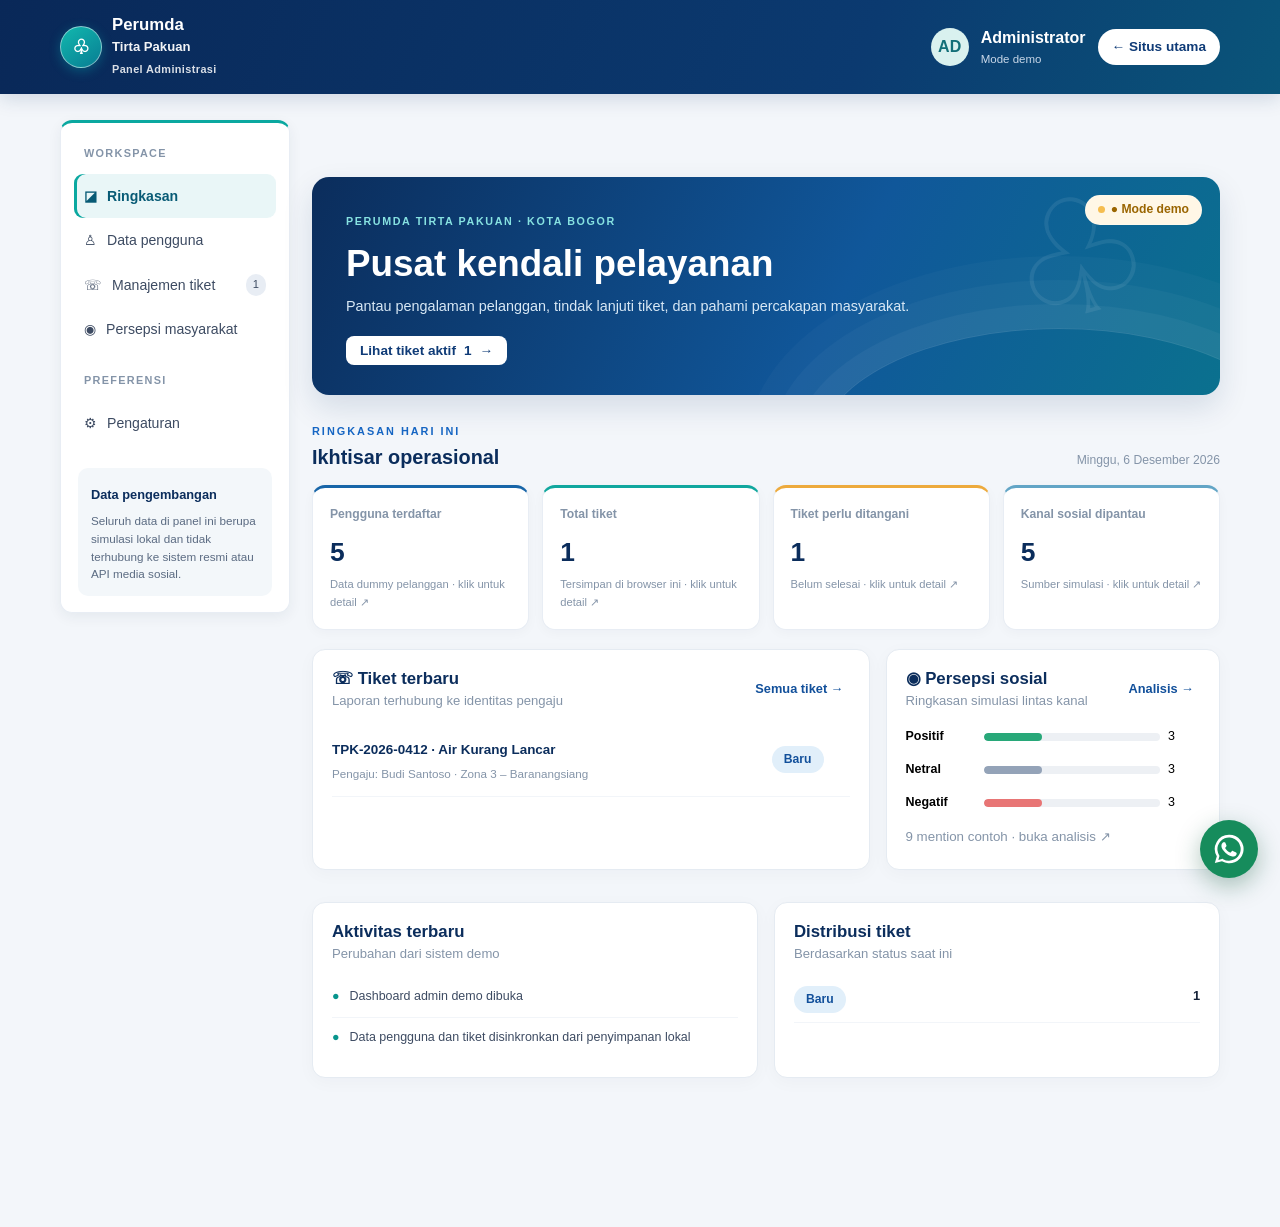
==== commit 7075b9aa: "updste link admin" ====
--- a/admin/index.html
+++ b/admin/index.html
@@ -19,11 +19,14 @@
       <button class="admin-nav" data-view="users">♙ <span>Data pengguna</span></button>
       <button class="admin-nav" data-view="tickets">☏ <span>Manajemen tiket</span><i id="nav-open-tickets">0</i></button>
       <button class="admin-nav" data-view="perception">◉ <span>Persepsi masyarakat</span></button>
+      <div class="admin-side-label admin-side-label-tools">PREFERENSI</div>
+      <button class="admin-nav" data-view="settings">⚙ <span>Pengaturan</span></button>
       <div class="admin-side-note"><b>Data pengembangan</b><p>Seluruh data di panel ini berupa simulasi lokal dan tidak terhubung ke sistem resmi atau API media sosial.</p></div>
     </aside>
     <main class="admin-main">
       <section class="admin-view active" id="view-overview">
-        <div class="admin-title-row"><div><span class="eyebrow">PUSAT KENDALI</span><h1>Dashboard Administrasi</h1><p>Pantau pelanggan, tiket layanan, dan suara masyarakat dalam satu tempat.</p></div><span class="chip amber">● Demo data</span></div>
+        <div class="admin-hero"><div><span class="eyebrow">PERUMDA TIRTA PAKUAN · KOTA BOGOR</span><h1>Pusat kendali pelayanan</h1><p>Pantau pengalaman pelanggan, tindak lanjuti tiket, dan pahami percakapan masyarakat.</p><button class="btn white small" data-open="tickets">Lihat tiket aktif <span id="hero-open-count">0</span> →</button></div><div class="admin-watermark" aria-hidden="true">♧</div><span class="chip amber admin-demo-chip">● Mode demo</span></div>
+        <div class="admin-title-row admin-section-heading"><div><span class="eyebrow">RINGKASAN HARI INI</span><h2>Ikhtisar operasional</h2></div><span class="admin-date" id="admin-date"></span></div>
         <div class="admin-stats" id="admin-stats"></div>
         <div class="admin-grid">
           <article class="card"><div class="card-header"><div><h3>☏ Tiket terbaru</h3><div class="sub">Laporan terhubung ke identitas pengaju</div></div><button class="text-action" data-open="tickets">Semua tiket →</button></div><div id="overview-tickets"></div></article>
@@ -36,23 +39,42 @@
       </section>
       <section class="admin-view" id="view-users">
         <div class="admin-title-row"><div><span class="eyebrow">PELANGGAN & AKUN</span><h1>Data pengguna</h1><p>Direktori demo pelanggan dan aktivitas tiket terkait.</p></div><span class="chip blue" id="user-count">0 pengguna</span></div>
-        <div class="card"><div class="toolbar"><input class="input" id="user-search" placeholder="Cari nama, nomor pelanggan, atau zona…"><span class="small muted">Data identitas contoh</span></div><div class="table-wrap"><table class="table admin-table"><thead><tr><th>Pengguna</th><th>No. pelanggan</th><th>Wilayah</th><th>Tiket</th><th>Status akun</th></tr></thead><tbody id="users-table"></tbody></table></div></div>
+        <div class="card"><div class="toolbar"><input class="input" id="user-search" placeholder="Cari nama, nomor pelanggan, atau zona…"><button class="btn ghost small" id="export-users">↓ Ekspor CSV</button></div><div class="table-wrap"><table class="table admin-table"><thead><tr><th>Pengguna</th><th>No. pelanggan</th><th>Wilayah</th><th>Tiket</th><th>Status akun</th><th></th></tr></thead><tbody id="users-table"></tbody></table></div></div>
       </section>
       <section class="admin-view" id="view-tickets">
         <div class="admin-title-row"><div><span class="eyebrow">OPERASIONAL PELAYANAN</span><h1>Manajemen tiket</h1><p>Lihat pengaju dan perbarui status penanganan tiket.</p></div><span class="chip teal" id="ticket-count">0 tiket</span></div>
-        <div class="card"><div class="toolbar"><input class="input" id="ticket-search" placeholder="Cari ID, pengaju, layanan, atau zona…"><select class="select" id="ticket-filter"><option value="all">Semua status</option><option>Baru</option><option>Verifikasi Data</option><option>Verifikasi</option><option>Survey Lapangan</option><option>Penanganan</option><option>Menunggu Pembayaran</option><option>Selesai</option><option>Ditolak</option><option>Dibatalkan</option></select></div><div id="ticket-admin-list"></div></div>
+        <div class="card"><div class="toolbar"><input class="input" id="ticket-search" placeholder="Cari ID, pengaju, layanan, atau zona…"><select class="select" id="ticket-filter"><option value="all">Semua status</option><option>Baru</option><option>Verifikasi Data</option><option>Verifikasi</option><option>Survey Lapangan</option><option>Penanganan</option><option>Menunggu Pembayaran</option><option>Selesai</option><option>Ditolak</option><option>Dibatalkan</option></select><button class="btn ghost small" id="export-tickets">↓ Ekspor CSV</button></div><div id="ticket-admin-list"></div></div>
+      </section>
+      <section class="admin-view" id="view-settings">
+        <div class="admin-title-row"><div><span class="eyebrow">PREFERENSI WORKSPACE</span><h1>Pengaturan admin</h1><p>Atur tampilan ringkasan dan simulasi pemantauan. Perubahan tersimpan di browser ini.</p></div><span class="chip blue">Tersimpan lokal</span></div>
+        <div class="settings-grid">
+          <article class="card settings-card"><div class="card-header"><div><h3>Notifikasi & operasional</h3><div class="sub">Preferensi untuk panel administrasi demo</div></div><span class="settings-icon">♧</span></div>
+            <label class="setting-row"><span><b>Pengingat tiket baru</b><small>Tampilkan umpan aktivitas saat status tiket berubah.</small></span><input type="checkbox" id="setting-ticket-alert" class="toggle-input"></label>
+            <label class="setting-row"><span><b>Prioritaskan tiket mendesak</b><small>Tandai tiket prioritas tinggi di bagian atas daftar.</small></span><input type="checkbox" id="setting-priority-sort" class="toggle-input"></label>
+            <label class="setting-row"><span><b>Tampilkan data sintetis sosial</b><small>Gunakan contoh percakapan untuk demonstrasi analisis.</small></span><input type="checkbox" id="setting-social-demo" class="toggle-input"></label>
+          </article>
+          <article class="card settings-card"><div class="card-header"><div><h3>Parameter analisis persepsi</h3><div class="sub">Pengaturan kerja untuk simulasi social listening</div></div><span class="settings-icon">◉</span></div>
+            <div class="field"><label for="setting-keywords">Kata kunci pemantauan</label><input class="input" id="setting-keywords" placeholder="Tirta Pakuan, layanan air, gangguan"></div>
+            <div class="field"><label for="setting-threshold">Ambang perhatian sentimen negatif</label><select class="select" id="setting-threshold"><option value="20">20% · Sensitif</option><option value="30">30% · Seimbang</option><option value="40">40% · Ringkas</option></select></div>
+            <div class="field"><label for="setting-retention">Rentang data dashboard</label><select class="select" id="setting-retention"><option value="7">7 hari terakhir</option><option value="30">30 hari terakhir</option><option value="90">90 hari terakhir</option></select></div>
+          </article>
+        </div>
+        <div class="settings-actions"><span class="small muted" id="settings-saved">Pengaturan aktif pada browser ini.</span><button class="btn" id="save-settings">Simpan pengaturan</button><button class="btn ghost" id="reset-settings">Pulihkan default</button></div>
+        <div class="card settings-info"><h3>Identitas & akses</h3><p>Panel memakai data contoh dan penyimpanan browser bersama halaman demo. Untuk penggunaan organisasi, autentikasi peran, audit log, pembatasan akses, dan integrasi backend perlu disiapkan.</p><div class="settings-info-row"><span>Nama workspace</span><b>Perumda Tirta Pakuan Kota Bogor</b></div><div class="settings-info-row"><span>Lingkungan</span><b><span class="chip amber">Pengembangan / dummy</span></b></div></div>
       </section>
       <section class="admin-view" id="view-perception">
         <div class="admin-title-row"><div><span class="eyebrow">SOCIAL LISTENING · SIMULASI</span><h1>Persepsi masyarakat</h1><p>Contoh alur pemantauan percakapan publik tentang Tirta Pakuan.</p></div><button class="btn" id="collect-btn">↻ Simulasikan pengambilan</button></div>
         <div class="alert alert--info perception-notice"><b>Mode demo:</b> unggahan dan angka di bawah merupakan data sintetis untuk memperagakan dashboard. Tidak ada koneksi, scraping, atau pengambilan data langsung dari akun/platform sosial.</div>
         <div class="source-grid" id="source-grid"></div>
+        <div id="perception-alert"></div>
         <div class="admin-stats" id="perception-stats"></div>
-        <div class="card"><div class="card-header"><div><h3>Tren sentimen</h3><div class="sub">Proporsi percakapan contoh per kanal</div></div><span class="small muted">7 hari · simulasi</span></div><div class="sentiment-chart" id="sentiment-chart"></div><div class="chart-legend"><span class="positive">● Positif</span><span class="neutral">● Netral</span><span class="negative">● Negatif</span></div></div>
+        <div class="card"><div class="card-header"><div><h3>Tren sentimen</h3><div class="sub">Proporsi percakapan contoh per kanal</div></div><span class="small muted" id="chart-range">7 hari · simulasi</span></div><div class="sentiment-chart" id="sentiment-chart"></div><div class="chart-legend"><span class="positive">● Positif</span><span class="neutral">● Netral</span><span class="negative">● Negatif</span></div></div>
         <div class="card mention-card"><div class="card-header"><div><h3>Percakapan terpantau</h3><div class="sub">Contoh mention publik dan klasifikasi awal</div></div></div><div class="toolbar"><input class="input" id="mention-search" placeholder="Cari kata atau isi percakapan…"><select class="select" id="platform-filter"><option value="all">Semua kanal</option><option>Instagram</option><option>X</option><option>Facebook</option><option>TikTok</option><option>YouTube</option></select><select class="select" id="sentiment-filter"><option value="all">Semua sentimen</option><option value="positif">Positif</option><option value="netral">Netral</option><option value="negatif">Negatif</option></select></div><div id="mention-list"></div></div>
         <p class="small muted perception-footnote">Sistem produksi memerlukan integrasi API resmi/mitra, persetujuan akses, kebijakan retensi, dan validasi klasifikasi sentimen. Analisis demo ini tidak merepresentasikan opini publik sebenarnya.</p>
       </section>
     </main>
   </div>
+  <div class="admin-modal-backdrop" id="admin-modal" aria-hidden="true"><section class="admin-modal" role="dialog" aria-modal="true" aria-labelledby="admin-modal-title"><header><div><span class="eyebrow">RINCIAN DATA</span><h2 id="admin-modal-title">Detail</h2></div><button class="modal-x" id="admin-modal-close" aria-label="Tutup">×</button></header><div id="admin-modal-body"></div></section></div>
   <div id="toast-wrap"></div>
   <script src="../js/main.js"></script><script src="admin.js"></script>
 </body>
--- a/admin/admin.css
+++ b/admin/admin.css
@@ -1,3 +1,10 @@
 .admin-page{background:#f3f6fa;min-height:100vh}.admin-page .dash-top{background:var(--blue-900)}.admin-layout{display:grid;grid-template-columns:230px minmax(0,1fr);gap:26px;padding-top:26px;padding-bottom:60px;align-items:start}.admin-head-actions,.admin-identity{display:flex;align-items:center;gap:12px}.admin-identity{color:#fff}.admin-identity small{display:block;color:#c8d7e8;font-size:.72rem}.admin-identity .avatar{background:#d9f1ef;color:#126f78}.admin-sidebar{position:sticky;top:20px;background:#fff;border:1px solid var(--gray-200);border-radius:15px;padding:13px;box-shadow:0 4px 14px #142b4510}.admin-side-label{padding:9px 10px 12px;font-size:.68rem;letter-spacing:.12em;font-weight:800;color:var(--gray-500)}.admin-nav{border:0;background:transparent;color:var(--gray-700);width:100%;padding:11px 10px;border-radius:9px;text-align:left;display:flex;gap:10px;align-items:center;font:inherit;font-size:.88rem;cursor:pointer}.admin-nav span{flex:1}.admin-nav:hover,.admin-nav.active{background:#eaf1fa;color:var(--blue-800);font-weight:700}.admin-nav i{font-size:.7rem;font-style:normal;background:#e8edf4;border-radius:20px;padding:2px 7px}.admin-side-note{margin:22px 4px 3px;padding:13px;background:#f3f7fa;border-radius:10px}.admin-side-note b{font-size:.8rem;color:var(--blue-900)}.admin-side-note p{font-size:.73rem;line-height:1.5;color:var(--gray-600);margin:6px 0 0}.admin-main{min-width:0}.admin-view{display:none}.admin-view.active{display:block}.admin-title-row{display:flex;align-items:center;justify-content:space-between;gap:16px;margin:3px 0 20px}.admin-title-row h1{font-size:1.75rem;color:var(--blue-900);margin:4px 0}.admin-title-row p{margin:0;color:var(--gray-600);font-size:.9rem}.admin-title-row .eyebrow{font-size:.68rem}.admin-stats{display:grid;grid-template-columns:repeat(4,minmax(0,1fr));gap:13px;margin-bottom:19px}.admin-stat{background:#fff;border:1px solid var(--gray-200);border-radius:13px;padding:17px}.admin-stat .label{font-size:.76rem;color:var(--gray-500);font-weight:650}.admin-stat .value{font-size:1.65rem;color:var(--blue-900);font-weight:800;margin:6px 0 3px}.admin-stat .hint{font-size:.7rem;color:var(--gray-500)}.admin-grid{display:grid;grid-template-columns:1.25fr .75fr;gap:16px;margin-bottom:16px}.admin-grid-bottom{grid-template-columns:1fr 1fr}.admin-page .card{padding:19px;margin-bottom:16px}.text-action{border:0;background:none;color:var(--blue-700);font:inherit;font-size:.8rem;font-weight:700;cursor:pointer}.admin-mini-ticket{display:grid;grid-template-columns:minmax(0,1fr) auto;gap:7px 12px;padding:12px 0;border-bottom:1px solid var(--gray-100)}.admin-mini-ticket:last-child{border-bottom:0}.admin-mini-ticket b{font-size:.84rem;color:var(--blue-900)}.admin-mini-ticket small{display:block;color:var(--gray-500);font-size:.73rem;margin-top:4px}.admin-mini-ticket .chip{align-self:center}.sentiment-summary{display:grid;gap:13px;padding:3px 0}.sentiment-line{display:grid;grid-template-columns:70px 1fr 32px;align-items:center;gap:8px;font-size:.78rem}.sentiment-line .track{height:8px;background:#edf0f4;border-radius:10px;overflow:hidden}.sentiment-line .track i{display:block;height:100%;border-radius:10px}.sentiment-line.positif i{background:#28a879}.sentiment-line.netral i{background:#94a3b8}.sentiment-line.negatif i{background:#e87575}.activity-item{display:flex;gap:10px;padding:10px 0;border-bottom:1px solid var(--gray-100);font-size:.78rem;color:var(--gray-700)}.activity-item:last-child{border-bottom:0}.activity-dot{color:var(--teal-600)}.breakdown-row{display:grid;grid-template-columns:1fr auto;gap:6px;padding:9px 0;font-size:.8rem;border-bottom:1px solid var(--gray-100)}.toolbar{display:flex;gap:10px;align-items:center;justify-content:space-between;margin-bottom:14px}.toolbar .input{max-width:430px}.toolbar .select{max-width:210px}.admin-table{min-width:650px}.admin-table td{vertical-align:middle}.user-cell b{display:block;color:var(--blue-900)}.user-cell small{font-size:.72rem;color:var(--gray-500)}.ticket-admin-card{border:1px solid var(--gray-200);border-radius:12px;padding:15px;margin:12px 0}.ticket-admin-top{display:flex;align-items:flex-start;justify-content:space-between;gap:12px}.ticket-admin-top h3{font-size:.95rem;color:var(--blue-900);margin:0 0 4px}.ticket-admin-top small{color:var(--gray-500)}.ticket-admin-meta{display:grid;grid-template-columns:repeat(3,1fr);gap:10px;background:#f7f9fb;border-radius:8px;padding:11px;margin:12px 0;font-size:.76rem}.ticket-admin-meta span{color:var(--gray-500);display:block;font-size:.68rem;margin-bottom:3px}.ticket-admin-bottom{display:flex;align-items:center;justify-content:space-between;gap:12px}.ticket-admin-bottom p{margin:0;color:var(--gray-600);font-size:.78rem;line-height:1.5;max-width:68%}.ticket-status-select{max-width:210px}.source-grid{display:grid;grid-template-columns:repeat(5,1fr);gap:10px;margin-bottom:16px}.source-card{background:#fff;border:1px solid var(--gray-200);border-radius:11px;padding:13px}.source-card b{display:block;color:var(--blue-900);font-size:.8rem}.source-card small{font-size:.69rem;color:var(--gray-500)}.source-state{display:flex;align-items:center;gap:5px;margin-top:9px;font-size:.68rem;color:#18835f}.source-state i{width:7px;height:7px;border-radius:50%;background:#26a878}.perception-notice{margin-bottom:16px}.perception-notice b{color:var(--blue-900)}.sentiment-chart{height:180px;display:flex;align-items:flex-end;gap:9px;padding:14px 8px 0;border-bottom:1px solid var(--gray-200)}.sentiment-day{height:100%;flex:1;display:flex;flex-direction:column;justify-content:flex-end;align-items:center;gap:7px;position:relative}.sentiment-stack{height:calc(100% - 20px);width:min(42px,80%);display:flex;flex-direction:column;justify-content:flex-end;overflow:hidden;border-radius:5px 5px 0 0}.sentiment-stack i{display:block;min-height:3px}.sentiment-stack .positive{background:#36b487}.sentiment-stack .neutral{background:#aebbc9}.sentiment-stack .negative{background:#e87575}.sentiment-day small{font-size:.65rem;color:var(--gray-500)}.chart-legend{display:flex;gap:16px;font-size:.72rem;margin:12px 0 0;color:var(--gray-600)}.chart-legend .positive{color:#218964}.chart-legend .neutral{color:#77899b}.chart-legend .negative{color:#cf5e5e}.mention-card{margin-top:16px}.mention-item{padding:14px 0;border-bottom:1px solid var(--gray-100)}.mention-item:last-child{border-bottom:0}.mention-head{display:flex;justify-content:space-between;gap:10px;align-items:center}.mention-source{font-size:.72rem;font-weight:750;color:var(--blue-700)}.mention-date{font-size:.68rem;color:var(--gray-500)}.mention-item p{font-size:.83rem;color:var(--gray-700);line-height:1.5;margin:8px 0}.mention-tags{display:flex;gap:7px;align-items:center}.mention-tags .chip{font-size:.65rem}.mention-tags small{font-size:.69rem;color:var(--gray-500)}.perception-footnote{line-height:1.55;max-width:900px}.empty-admin{padding:20px;text-align:center;color:var(--gray-500);font-size:.85rem}
 @media(max-width:980px){.admin-layout{grid-template-columns:1fr;gap:16px}.admin-sidebar{position:static;display:flex;overflow:auto;gap:5px;padding:8px}.admin-side-label,.admin-side-note{display:none}.admin-nav{width:auto;white-space:nowrap;flex:0 0 auto}.admin-stats{grid-template-columns:repeat(2,1fr)}.source-grid{grid-template-columns:repeat(3,1fr)}}
 @media(max-width:650px){.admin-title-row{align-items:flex-start;flex-direction:column}.admin-title-row h1{font-size:1.45rem}.admin-grid,.admin-grid-bottom{grid-template-columns:1fr}.toolbar{align-items:stretch;flex-direction:column}.toolbar .input,.toolbar .select{max-width:none}.ticket-admin-meta{grid-template-columns:1fr 1fr}.ticket-admin-bottom{align-items:stretch;flex-direction:column}.ticket-admin-bottom p{max-width:none}.ticket-status-select{max-width:none}.source-grid{grid-template-columns:repeat(2,1fr)}.admin-head-actions{gap:8px}.admin-head-actions .btn{font-size:.73rem}.admin-identity{display:none}}
+
+/* Perbaikan interaksi dan identitas visual admin Tirta Pakuan */
+.admin-page{--tp-water:#0aa8a0;--tp-deep:#0b2d5c}.admin-page .dash-top{background:linear-gradient(112deg,#092858 0%,#0b3a70 67%,#087d88 150%);box-shadow:0 5px 18px #0b2d5c26}.admin-page .brand-logo{background:linear-gradient(145deg,#12b8ae,#087d93);box-shadow:0 3px 12px #00c3c04d}.admin-layout{gap:22px}.admin-sidebar{border-radius:12px;border-top:3px solid var(--teal-500)}.admin-nav{transition:background .16s,color .16s,transform .16s}.admin-nav:hover{transform:translateX(2px)}.admin-nav.active{background:#e9f6f7;color:#075a75;box-shadow:inset 3px 0 #0aa8a0}.admin-side-label-tools{padding-top:20px}.admin-hero{position:relative;isolation:isolate;overflow:hidden;display:flex;align-items:center;justify-content:space-between;min-height:216px;margin-bottom:22px;padding:30px 34px;border-radius:17px;background:linear-gradient(115deg,#0b2d5c 0%,#10579a 58%,#087d89 120%);color:#fff;box-shadow:0 13px 30px #0b2d5c20}.admin-hero:after{content:"";position:absolute;z-index:-1;width:480px;height:240px;right:-80px;bottom:-175px;border-radius:50%;border:1px solid #ffffff25;box-shadow:0 0 0 24px #ffffff0a,0 0 0 48px #ffffff08,0 0 0 72px #ffffff06}.admin-hero .eyebrow{color:#87e2e1;font-size:.67rem;letter-spacing:.15em}.admin-hero h1{color:#fff;font-size:clamp(1.65rem,3.2vw,2.3rem);margin:8px 0}.admin-hero p{color:#d8e8f5;max-width:580px;margin:0 0 18px;font-size:.9rem}.admin-hero .btn{border-radius:8px;font-weight:750}.admin-watermark{position:absolute;right:70px;top:1px;font-size:10rem;color:#ffffff14;transform:rotate(-15deg);line-height:1}.admin-demo-chip{position:absolute;top:18px;right:18px;background:#ffffff17;color:#fff;border:1px solid #ffffff36}.admin-demo-chip:before{content:"";display:inline-block;width:7px;height:7px;border-radius:50%;background:#f5bd4f;margin-right:6px}.admin-section-heading{align-items:flex-end;margin-bottom:15px}.admin-section-heading h2{margin:3px 0 0;color:var(--blue-900);font-size:1.24rem}.admin-date{font-size:.76rem;color:var(--gray-500)}.admin-stat-button{display:flex;flex-direction:column;align-items:flex-start;text-align:left;width:100%;font:inherit;cursor:pointer;transition:transform .17s,box-shadow .17s,border-color .17s;box-shadow:0 3px 12px #12274508}.admin-stat-button:hover{transform:translateY(-3px);border-color:#9bc9cf;box-shadow:0 10px 22px #123b5c16}.admin-stat-button:nth-child(1){border-top:3px solid #1765a8}.admin-stat-button:nth-child(2){border-top:3px solid #10a79e}.admin-stat-button:nth-child(3){border-top:3px solid #edaa3c}.admin-stat-button:nth-child(4){border-top:3px solid #62a5c6}.admin-stat-button .label,.admin-stat-button .value,.admin-stat-button .hint{display:block}.admin-grid .card,.admin-grid-bottom .card,.admin-view>.card{border:1px solid #e5ebf2;box-shadow:0 4px 18px #112c4b08;border-radius:13px}.admin-page .card-header{margin-bottom:13px}.admin-page .card-header h3{color:var(--blue-900)}.admin-mini-ticket.clickable-ticket{width:100%;grid-template-columns:minmax(0,1fr) auto 14px;border:0;border-bottom:1px solid var(--gray-100);background:white;text-align:left;font:inherit;cursor:pointer}.clickable-ticket:hover{background:#f5fafb}.mini-arrow{color:var(--teal-600);opacity:0}.clickable-ticket:hover .mini-arrow{opacity:1}.sentiment-summary-button{width:100%;border:0;background:#fff;text-align:left;font:inherit;cursor:pointer}.sentiment-summary-button:hover{background:#f5fafb}.admin-table th{font-size:.72rem;letter-spacing:.03em;color:#6a7b90;background:#f7f9fb}.user-open{display:flex;align-items:center;gap:10px;border:0;background:none;text-align:left;cursor:pointer;padding:0;font:inherit}.user-open:hover .user-cell b{color:var(--teal-600)}.table-avatar,.profile-avatar{display:grid;place-items:center;flex:0 0 auto;border-radius:50%;background:#e1f4f2;color:#087b82;font-weight:800}.table-avatar{width:35px;height:35px;font-size:.7rem}.icon-action{border:1px solid var(--gray-200);border-radius:50%;width:31px;height:31px;background:white;color:var(--blue-700);cursor:pointer}.icon-action:hover{background:var(--blue-50)}.ticket-admin-card{box-shadow:0 3px 12px #0b2d5c08;transition:border-color .15s,box-shadow .15s}.ticket-admin-card:hover{border-color:#a8cbd2;box-shadow:0 7px 18px #0b2d5c12}.ticket-id{color:var(--teal-600);font-size:.73rem;font-weight:800}.ticket-open{border:0;background:none;text-align:left;padding:0;cursor:pointer}.ticket-open h3{margin:3px 0}.ticket-open:hover h3{color:var(--teal-600)}.inline-detail{border:0;padding:0;background:none;color:var(--blue-700);font:inherit;font-weight:700;text-align:left;cursor:pointer}.inline-detail:hover{text-decoration:underline}.ticket-card-actions{display:flex;align-items:center;gap:12px}.ticket-card-actions label{display:flex;align-items:center;gap:7px}.ticket-card-actions .select{padding:7px 10px;min-width:150px}.source-card-button{font:inherit;text-align:left;cursor:pointer;transition:transform .15s,border-color .15s,box-shadow .15s}.source-card-button:hover{transform:translateY(-2px);border-color:#8bc3c7;box-shadow:0 7px 16px #0b2d5c12}.source-card-button:focus-visible,.admin-nav:focus-visible,.btn:focus-visible{outline:3px solid #58c8c5;outline-offset:2px}.source-state.paused{color:#9a6500}.source-state.paused i{background:#e5a629}.chart-paused{opacity:.3;filter:grayscale(1)}
+.admin-modal-backdrop{position:fixed;z-index:1200;inset:0;background:#071c36a8;display:none;align-items:center;justify-content:center;padding:20px;backdrop-filter:blur(3px)}.admin-modal-backdrop.open{display:flex}.admin-modal{width:min(720px,100%);max-height:min(86vh,900px);overflow:auto;background:#fff;border-radius:16px;box-shadow:0 25px 80px #061a3580;padding:24px}.admin-modal>header{position:sticky;top:-24px;z-index:2;display:flex;justify-content:space-between;align-items:center;margin:-24px -24px 18px;padding:20px 24px;background:#fff;border-bottom:1px solid var(--gray-200)}.admin-modal>header .eyebrow{font-size:.65rem}.admin-modal>header h2{color:var(--blue-900);font-size:1.3rem;margin:3px 0 0}.modal-x{border:0;background:#f2f5f9;width:34px;height:34px;border-radius:50%;font-size:1.3rem;color:var(--gray-700);cursor:pointer}.modal-x:hover{background:#e3edf4}.profile-modal-head{display:flex;gap:13px;align-items:center;padding:4px 0 18px;border-bottom:1px solid var(--gray-200)}.profile-avatar{width:54px;height:54px;font-size:1rem}.profile-modal-head h3{margin:0 0 6px;color:var(--blue-900)}.detail-grid{display:grid;grid-template-columns:repeat(2,minmax(0,1fr));gap:13px;padding:15px 0}.detail-grid>div{min-width:0}.detail-grid small,.detail-description small{display:block;font-size:.69rem;color:var(--gray-500);margin-bottom:3px;text-transform:uppercase;letter-spacing:.04em}.detail-grid b,.detail-grid .inline-detail{font-size:.82rem;color:var(--gray-800,var(--gray-700));overflow-wrap:anywhere}.modal-subhead{font-size:.91rem;color:var(--blue-900);margin:14px 0 8px}.modal-ticket-link{width:100%;display:flex;justify-content:space-between;align-items:center;gap:10px;padding:11px 0;border:0;border-top:1px solid var(--gray-100);background:#fff;text-align:left;cursor:pointer;color:var(--blue-700)}.modal-ticket-link:hover{background:#f4f9fa}.modal-ticket-link b,.modal-ticket-link small{display:block}.modal-ticket-link b{font-size:.78rem}.modal-ticket-link small{font-size:.69rem;color:var(--gray-500);margin-top:3px}.modal-disclaimer{margin-top:17px;padding:10px;background:#f7f9fb;border-radius:8px}.ticket-detail-banner{display:flex;justify-content:space-between;align-items:center;gap:12px;padding:14px;background:#f1f7fa;border-radius:10px}.ticket-detail-banner h3{color:var(--blue-900);font-size:1rem;margin:3px 0 0}.ticket-detail-banner .eyebrow{font-size:.62rem}.detail-description{padding:12px;background:#f8fafc;border-radius:9px}.detail-description p{font-size:.83rem;color:var(--gray-700);margin:3px 0 0;white-space:pre-wrap}.ticket-timeline{border-left:2px solid #cbe7e5;margin:12px 0 14px 6px;padding-left:15px}.timeline-item{position:relative;padding:0 0 14px}.timeline-item:last-child{padding-bottom:0}.timeline-item>i{position:absolute;left:-21px;top:4px;width:9px;height:9px;border:2px solid #fff;border-radius:50%;background:#0aa8a0;box-shadow:0 0 0 1px #0aa8a0}.timeline-item b,.timeline-item small{display:block}.timeline-item b{font-size:.76rem;color:var(--gray-700)}.timeline-item small{font-size:.68rem;color:var(--gray-500);margin-top:2px}.modal-actions{display:flex;justify-content:flex-end;align-items:center;gap:10px;padding-top:14px;border-top:1px solid var(--gray-200)}.modal-actions label{display:flex;align-items:center;gap:7px}.modal-actions .select{min-width:155px}.settings-grid{display:grid;grid-template-columns:1fr 1fr;gap:16px}.settings-card{box-shadow:0 4px 18px #112c4b08!important}.settings-icon{display:grid;place-items:center;width:38px;height:38px;border-radius:11px;background:#e8f6f4;color:#098b8e;font-size:1.1rem}.setting-row{display:flex;align-items:center;justify-content:space-between;gap:15px;padding:15px 0;border-top:1px solid var(--gray-100);cursor:pointer}.setting-row b,.setting-row small{display:block}.setting-row b{font-size:.81rem;color:var(--blue-900)}.setting-row small{font-size:.71rem;color:var(--gray-500);line-height:1.45;margin-top:3px}.toggle-input{appearance:none;flex:0 0 auto;width:40px;height:23px;border-radius:20px;background:#cbd5df;position:relative;cursor:pointer;transition:background .2s}.toggle-input:before{content:"";position:absolute;width:17px;height:17px;left:3px;top:3px;border-radius:50%;background:#fff;box-shadow:0 1px 4px #0003;transition:transform .2s}.toggle-input:checked{background:#0aa8a0}.toggle-input:checked:before{transform:translateX(17px)}.settings-card .field{margin:14px 0}.settings-card .field label{font-size:.75rem;font-weight:700;color:var(--gray-700)}.settings-card .input,.settings-card .select{width:100%;margin-top:5px}.settings-actions{display:flex;align-items:center;justify-content:flex-end;gap:10px;margin:3px 0 20px}.settings-actions>span{margin-right:auto}.settings-info h3{color:var(--blue-900);font-size:.98rem}.settings-info p{font-size:.8rem;color:var(--gray-600);max-width:760px}.settings-info-row{display:flex;justify-content:space-between;gap:15px;padding:11px 0;border-top:1px solid var(--gray-100);font-size:.78rem}.settings-info-row>span{color:var(--gray-500)}
+@media(max-width:850px){.settings-grid{grid-template-columns:1fr}.admin-watermark{right:24px}.admin-hero{padding:28px}.source-grid{grid-template-columns:repeat(3,1fr)}}
+@media(max-width:650px){.admin-hero{min-height:190px;padding:25px 20px;align-items:flex-start;flex-direction:column}.admin-hero p{max-width:90%}.admin-watermark{font-size:7rem;right:8px;top:42px}.admin-demo-chip{top:10px;right:10px;font-size:.62rem}.admin-hero .eyebrow{max-width:80%;line-height:1.5}.ticket-card-actions{align-items:stretch;flex-direction:column}.ticket-card-actions label{justify-content:space-between}.ticket-card-actions .select{flex:1}.admin-modal{padding:18px}.admin-modal>header{top:-18px;margin:-18px -18px 15px;padding:16px 18px}.modal-actions{align-items:stretch;flex-direction:column}.modal-actions label{justify-content:space-between}.modal-actions .select{flex:1}.settings-actions{align-items:stretch;flex-direction:column}.settings-actions>span{margin:0}.settings-info-row{align-items:flex-start;flex-direction:column;gap:4px}.detail-grid{gap:11px}.admin-grid .card,.admin-grid-bottom .card{padding:16px}}
+.perception-insight{display:flex;align-items:flex-start;gap:11px;background:#edf8f6;color:#1c6658;padding:13px 15px;margin:0 0 15px;border:1px solid #d4eee7;border-radius:10px}.perception-insight.attention-insight{background:#fff8ea;border-color:#f4dfb8;color:#8d5e11}.perception-insight.paused-insight{background:#f7f9fb;color:var(--gray-600)}.insight-icon{display:grid;place-items:center;flex:0 0 25px;height:25px;border-radius:50%;background:#d5eee8;font-weight:900}.attention-insight .insight-icon{background:#f8e4b8}.perception-insight b,.perception-insight small{display:block}.perception-insight b{font-size:.79rem}.perception-insight small{font-size:.71rem;line-height:1.5;margin-top:2px}.perception-insight .keyword-line{color:var(--gray-500);margin-top:5px}.admin-page button{ -webkit-tap-highlight-color:transparent }
